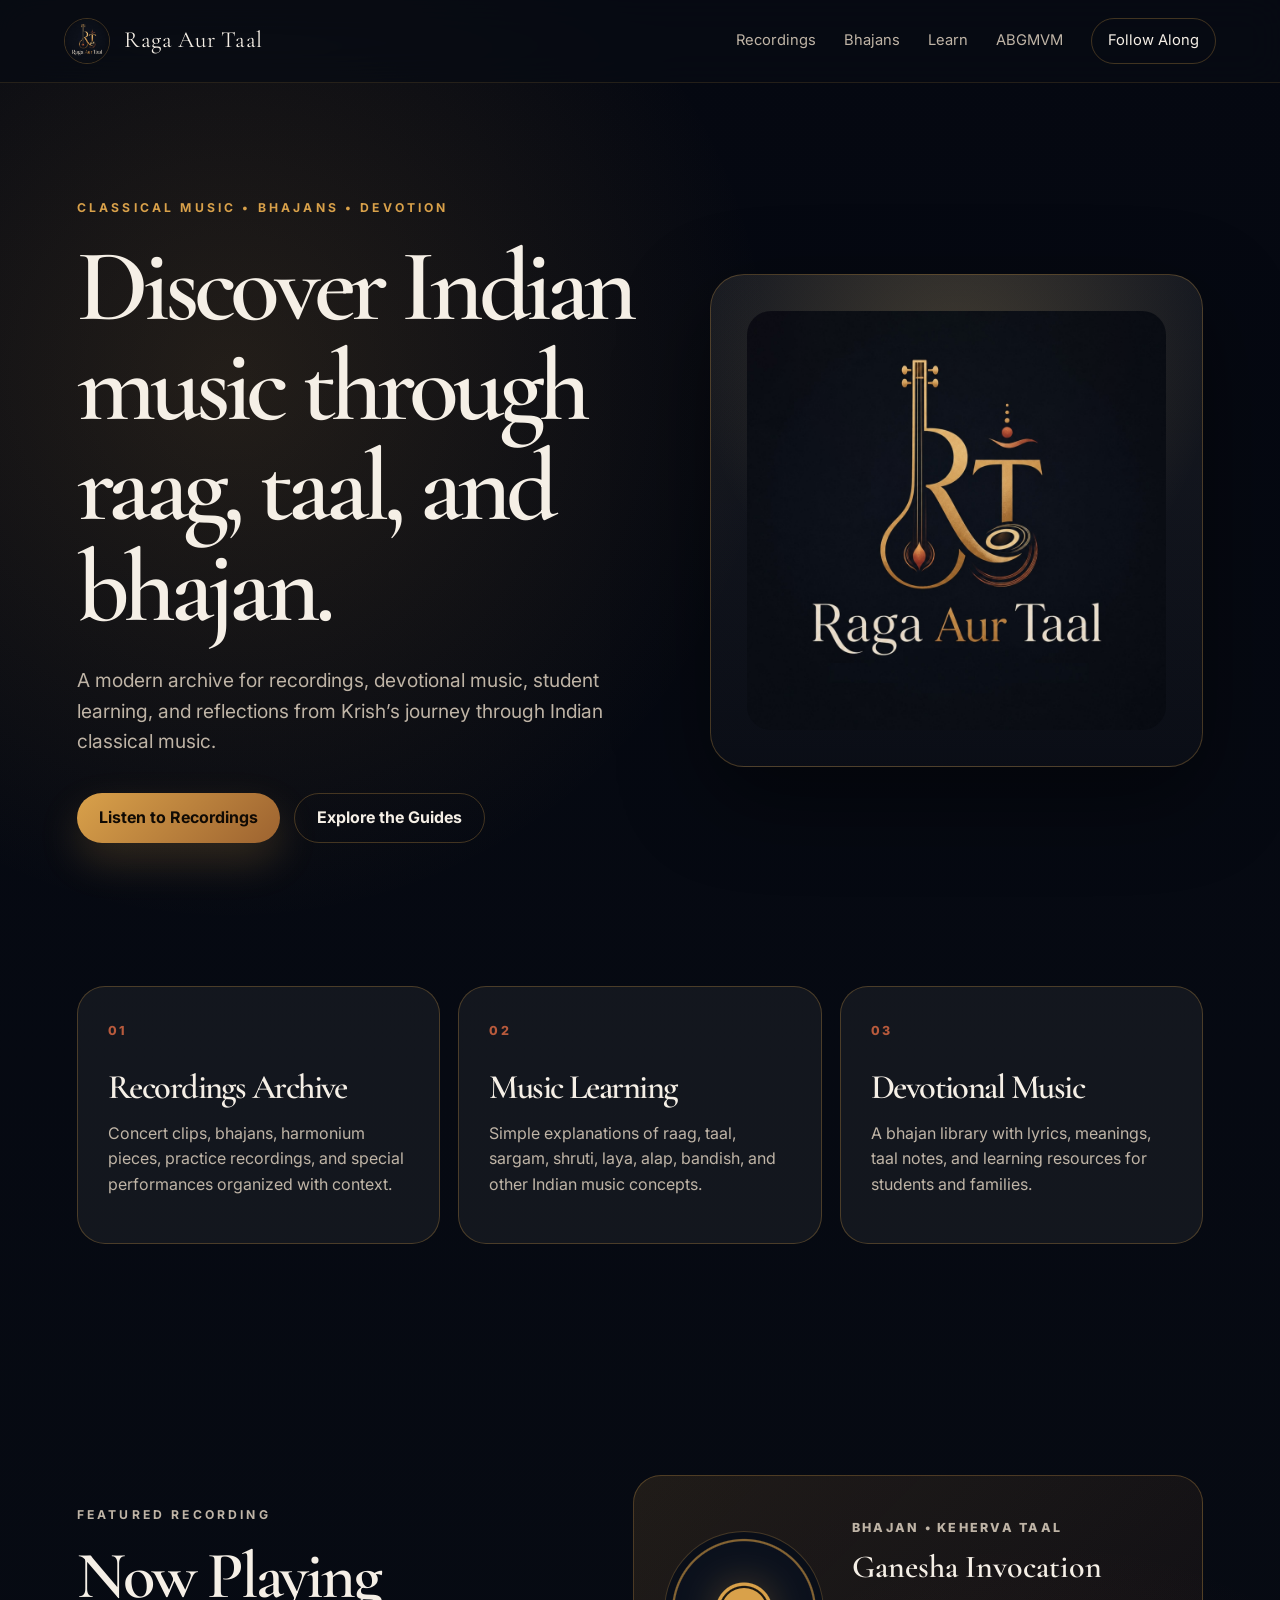
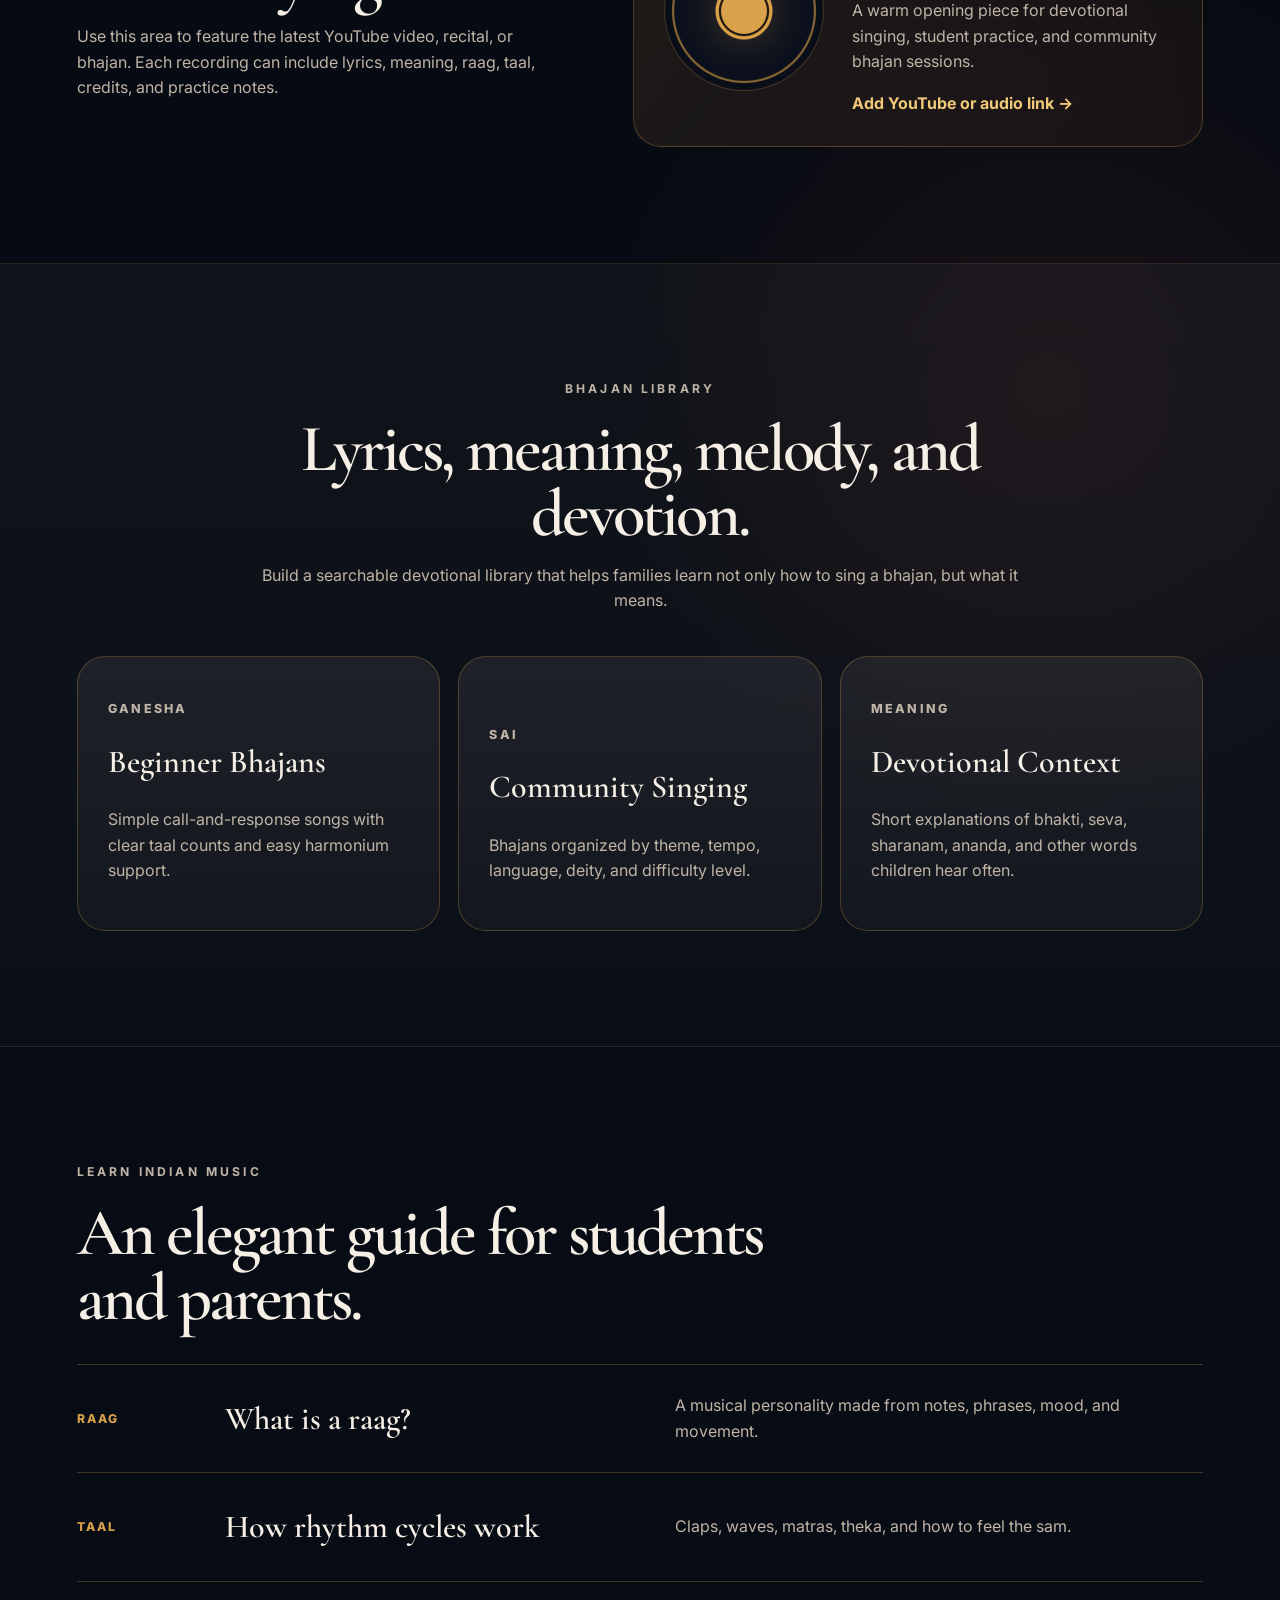
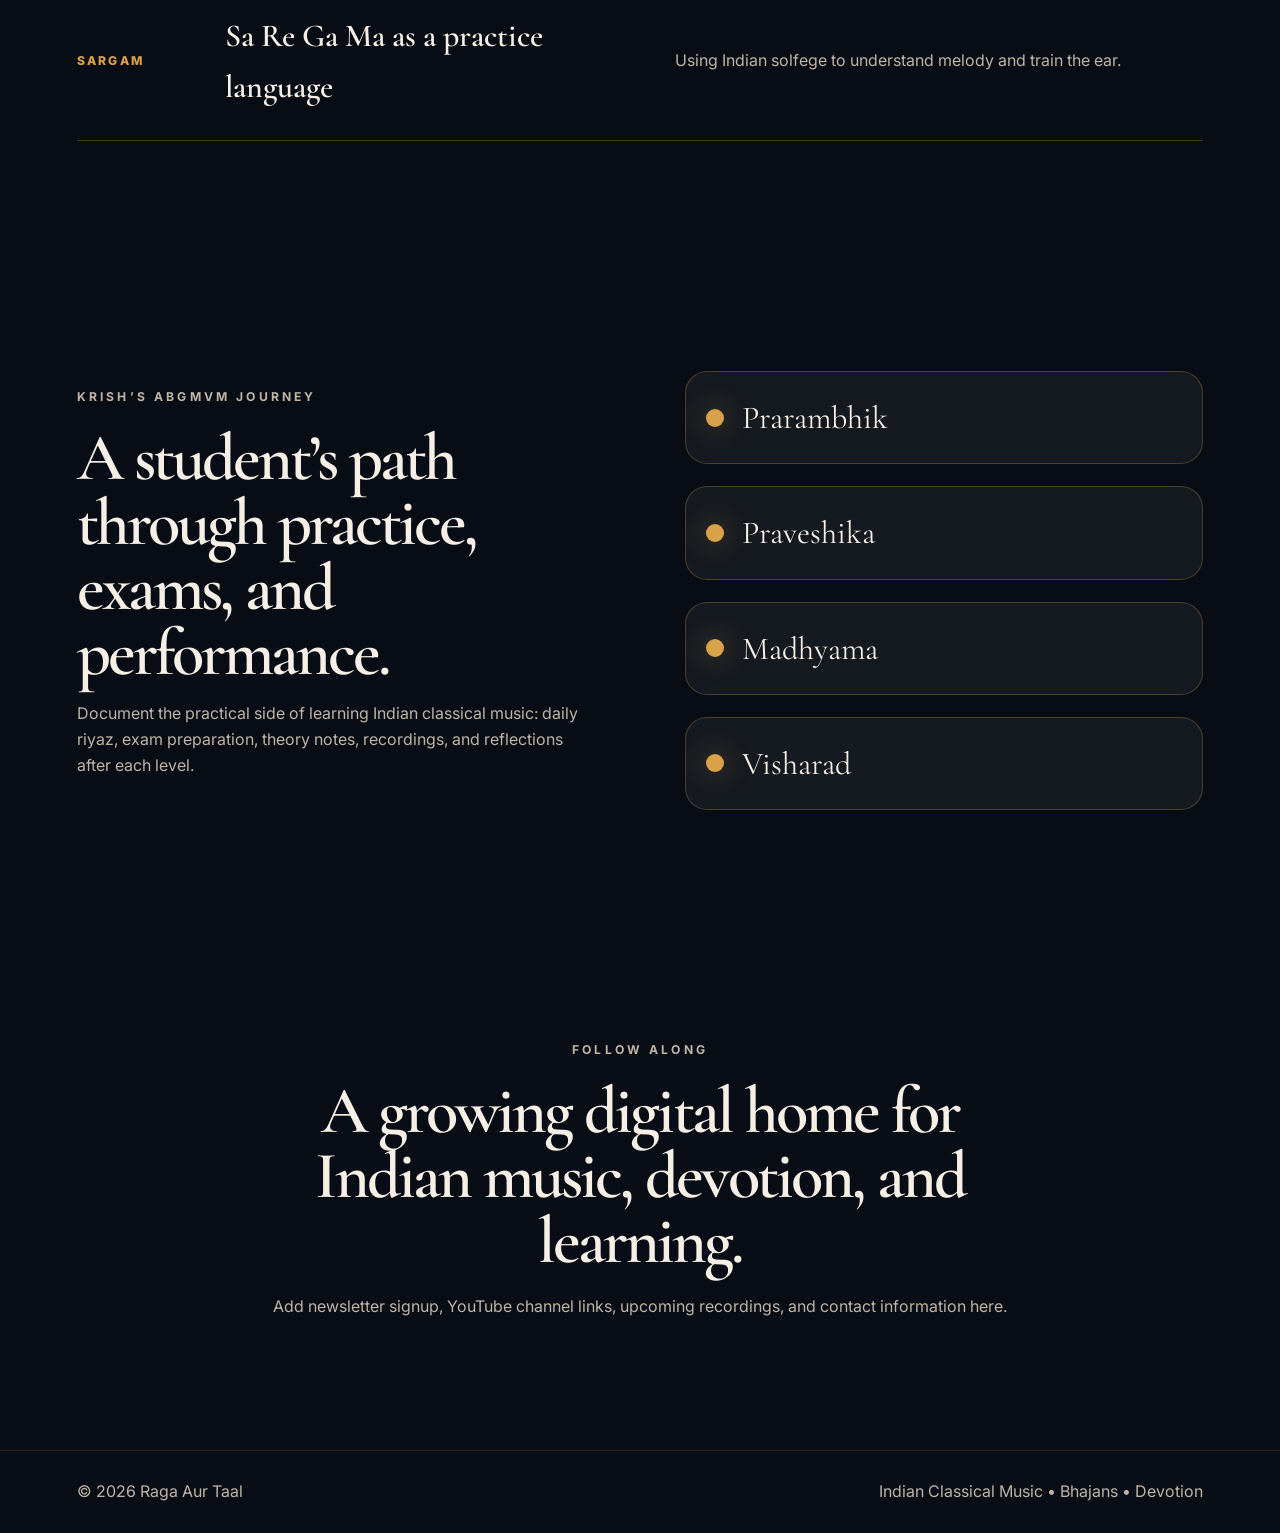
==== index.html @ 36e57d0d "Add files via upload" ====
<!doctype html>
<html lang="en">
<head>
  <meta charset="utf-8" />
  <meta name="viewport" content="width=device-width, initial-scale=1" />
  <title>Raga Aur Taal | Indian Classical Music & Bhajans</title>
  <meta name="description" content="A growing archive of Indian classical music, bhajans, raag and taal guides, recordings, and a student's ABGMVM journey." />
  <link rel="preconnect" href="https://fonts.googleapis.com">
  <link rel="preconnect" href="https://fonts.gstatic.com" crossorigin>
  <link href="https://fonts.googleapis.com/css2?family=Cormorant+Garamond:wght@500;600;700&family=Inter:wght@400;500;600;700&display=swap" rel="stylesheet">
  <link rel="stylesheet" href="styles.css" />
</head>
<body>
  <div class="site-shell">
    <header class="site-header">
      <a class="brand" href="#top" aria-label="Raga Aur Taal home">
        <img src="assets/logo.jpeg" alt="Raga Aur Taal logo" />
        <span>Raga Aur Taal</span>
      </a>
      <nav class="nav" aria-label="Main navigation">
        <a href="#recordings">Recordings</a>
        <a href="#bhajans">Bhajans</a>
        <a href="#learn">Learn</a>
        <a href="#journey">ABGMVM</a>
        <a class="nav-cta" href="#contact">Follow Along</a>
      </nav>
    </header>

    <main id="top">
      <section class="hero section-pad">
        <div class="hero-copy reveal">
          <p class="eyebrow">Classical Music • Bhajans • Devotion</p>
          <h1>Discover Indian music through raag, taal, and bhajan.</h1>
          <p class="hero-text">A modern archive for recordings, devotional music, student learning, and reflections from Krish’s journey through Indian classical music.</p>
          <div class="hero-actions">
            <a class="button primary" href="#recordings">Listen to Recordings</a>
            <a class="button secondary" href="#learn">Explore the Guides</a>
          </div>
        </div>
        <div class="hero-art reveal delay-1" aria-hidden="true">
          <div class="logo-card">
            <img src="assets/logo.jpeg" alt="" />
          </div>
        </div>
      </section>

      <section class="intro-grid section-pad tight">
        <article class="feature-card reveal">
          <span class="card-number">01</span>
          <h2>Recordings Archive</h2>
          <p>Concert clips, bhajans, harmonium pieces, practice recordings, and special performances organized with context.</p>
        </article>
        <article class="feature-card reveal delay-1">
          <span class="card-number">02</span>
          <h2>Music Learning</h2>
          <p>Simple explanations of raag, taal, sargam, shruti, laya, alap, bandish, and other Indian music concepts.</p>
        </article>
        <article class="feature-card reveal delay-2">
          <span class="card-number">03</span>
          <h2>Devotional Music</h2>
          <p>A bhajan library with lyrics, meanings, taal notes, and learning resources for students and families.</p>
        </article>
      </section>

      <section id="recordings" class="section-pad split-section">
        <div class="section-heading reveal">
          <p class="eyebrow">Featured Recording</p>
          <h2>Now Playing</h2>
          <p>Use this area to feature the latest YouTube video, recital, or bhajan. Each recording can include lyrics, meaning, raag, taal, credits, and practice notes.</p>
        </div>
        <div class="now-playing reveal delay-1">
          <div class="play-disc">
            <span></span>
          </div>
          <div>
            <p class="tag">Bhajan • Keherva Taal</p>
            <h3>Ganesha Invocation</h3>
            <p>A warm opening piece for devotional singing, student practice, and community bhajan sessions.</p>
            <a href="#" class="text-link">Add YouTube or audio link →</a>
          </div>
        </div>
      </section>

      <section id="bhajans" class="section-pad dark-panel">
        <div class="section-heading centered reveal">
          <p class="eyebrow">Bhajan Library</p>
          <h2>Lyrics, meaning, melody, and devotion.</h2>
          <p>Build a searchable devotional library that helps families learn not only how to sing a bhajan, but what it means.</p>
        </div>
        <div class="library-grid">
          <article class="library-card reveal">
            <p class="tag">Ganesha</p>
            <h3>Beginner Bhajans</h3>
            <p>Simple call-and-response songs with clear taal counts and easy harmonium support.</p>
          </article>
          <article class="library-card reveal delay-1">
            <p class="tag">Sai</p>
            <h3>Community Singing</h3>
            <p>Bhajans organized by theme, tempo, language, deity, and difficulty level.</p>
          </article>
          <article class="library-card reveal delay-2">
            <p class="tag">Meaning</p>
            <h3>Devotional Context</h3>
            <p>Short explanations of bhakti, seva, sharanam, ananda, and other words children hear often.</p>
          </article>
        </div>
      </section>

      <section id="learn" class="section-pad">
        <div class="section-heading reveal">
          <p class="eyebrow">Learn Indian Music</p>
          <h2>An elegant guide for students and parents.</h2>
        </div>
        <div class="lesson-list">
          <a class="lesson-item reveal" href="#">
            <span>Raag</span>
            <strong>What is a raag?</strong>
            <em>A musical personality made from notes, phrases, mood, and movement.</em>
          </a>
          <a class="lesson-item reveal delay-1" href="#">
            <span>Taal</span>
            <strong>How rhythm cycles work</strong>
            <em>Claps, waves, matras, theka, and how to feel the sam.</em>
          </a>
          <a class="lesson-item reveal delay-2" href="#">
            <span>Sargam</span>
            <strong>Sa Re Ga Ma as a practice language</strong>
            <em>Using Indian solfege to understand melody and train the ear.</em>
          </a>
        </div>
      </section>

      <section id="journey" class="section-pad journey-section">
        <div class="section-heading reveal">
          <p class="eyebrow">Krish’s ABGMVM Journey</p>
          <h2>A student’s path through practice, exams, and performance.</h2>
          <p>Document the practical side of learning Indian classical music: daily riyaz, exam preparation, theory notes, recordings, and reflections after each level.</p>
        </div>
        <div class="timeline reveal delay-1">
          <div><span></span><p>Prarambhik</p></div>
          <div><span></span><p>Praveshika</p></div>
          <div><span></span><p>Madhyama</p></div>
          <div><span></span><p>Visharad</p></div>
        </div>
      </section>

      <section id="contact" class="section-pad closing">
        <p class="eyebrow reveal">Follow Along</p>
        <h2 class="reveal delay-1">A growing digital home for Indian music, devotion, and learning.</h2>
        <p class="reveal delay-2">Add newsletter signup, YouTube channel links, upcoming recordings, and contact information here.</p>
      </section>
    </main>

    <footer class="site-footer">
      <p>© <span id="year"></span> Raga Aur Taal</p>
      <p>Indian Classical Music • Bhajans • Devotion</p>
    </footer>
  </div>
  <script src="script.js"></script>
</body>
</html>
---- styles.css ----
:root {
  --bg: #070b13;
  --bg-soft: #0c1322;
  --panel: rgba(255, 248, 236, 0.055);
  --panel-strong: rgba(255, 248, 236, 0.09);
  --gold: #d9a14a;
  --gold-soft: #f0c878;
  --copper: #b85a3c;
  --ivory: #f5efe6;
  --muted: #bfb4a6;
  --line: rgba(217, 161, 74, 0.28);
  --shadow: 0 30px 90px rgba(0, 0, 0, 0.45);
  --serif: "Cormorant Garamond", Georgia, serif;
  --sans: "Inter", system-ui, -apple-system, BlinkMacSystemFont, "Segoe UI", sans-serif;
}

* { box-sizing: border-box; }
html { scroll-behavior: smooth; }
body {
  margin: 0;
  color: var(--ivory);
  background:
    radial-gradient(circle at 18% 8%, rgba(217,161,74,0.14), transparent 34rem),
    radial-gradient(circle at 82% 42%, rgba(184,90,60,0.10), transparent 28rem),
    linear-gradient(180deg, #050811 0%, var(--bg) 45%, #090d16 100%);
  font-family: var(--sans);
  line-height: 1.6;
}

a { color: inherit; text-decoration: none; }
img { max-width: 100%; display: block; }

.site-shell { overflow: hidden; }
.site-header {
  position: sticky;
  top: 0;
  z-index: 10;
  display: flex;
  align-items: center;
  justify-content: space-between;
  padding: 18px clamp(20px, 5vw, 72px);
  backdrop-filter: blur(18px);
  background: rgba(7, 11, 19, 0.74);
  border-bottom: 1px solid rgba(217, 161, 74, 0.14);
}
.brand { display: flex; align-items: center; gap: 14px; font-family: var(--serif); font-size: 1.45rem; letter-spacing: 0.03em; }
.brand img { width: 46px; height: 46px; object-fit: cover; border-radius: 50%; border: 1px solid var(--line); }
.nav { display: flex; align-items: center; gap: 28px; color: var(--muted); font-size: 0.92rem; }
.nav a { transition: color 180ms ease; }
.nav a:hover { color: var(--gold-soft); }
.nav-cta { color: var(--ivory) !important; border: 1px solid var(--line); padding: 10px 16px; border-radius: 999px; }

.section-pad { padding: clamp(72px, 9vw, 132px) clamp(22px, 6vw, 96px); }
.section-pad.tight { padding-top: 28px; }
.hero { min-height: 88vh; display: grid; grid-template-columns: 1.06fr 0.94fr; align-items: center; gap: clamp(36px, 6vw, 96px); }
.eyebrow { color: var(--gold); text-transform: uppercase; letter-spacing: 0.26em; font-size: 0.76rem; font-weight: 700; margin: 0 0 18px; }
h1, h2, h3 { font-family: var(--serif); line-height: 0.98; margin: 0; font-weight: 600; }
h1 { font-size: clamp(4rem, 8vw, 8.4rem); letter-spacing: -0.055em; max-width: 920px; }
h2 { font-size: clamp(2.7rem, 5.2vw, 5.8rem); letter-spacing: -0.045em; }
h3 { font-size: clamp(1.75rem, 2.5vw, 2.7rem); }
.hero-text { max-width: 620px; color: var(--muted); font-size: clamp(1.05rem, 1.5vw, 1.28rem); margin: 28px 0 0; }
.hero-actions { display: flex; flex-wrap: wrap; gap: 14px; margin-top: 36px; }
.button { display: inline-flex; align-items: center; justify-content: center; min-height: 50px; padding: 0 22px; border-radius: 999px; font-weight: 700; }
.button.primary { background: linear-gradient(135deg, var(--gold), #9d6330); color: #100a04; box-shadow: 0 18px 40px rgba(217, 161, 74, 0.2); }
.button.secondary { border: 1px solid var(--line); color: var(--ivory); }
.logo-card { position: relative; padding: clamp(18px, 3vw, 36px); border: 1px solid var(--line); border-radius: 34px; background: linear-gradient(180deg, rgba(245,239,230,0.08), rgba(245,239,230,0.025)); box-shadow: var(--shadow); }
.logo-card:before { content: ""; position: absolute; inset: -1px; border-radius: inherit; background: radial-gradient(circle at 50% 20%, rgba(240,200,120,0.20), transparent 55%); pointer-events: none; }
.logo-card img { border-radius: 24px; opacity: 0.96; }

.intro-grid { display: grid; grid-template-columns: repeat(3, 1fr); gap: 18px; }
.feature-card, .library-card, .now-playing { border: 1px solid var(--line); background: var(--panel); border-radius: 28px; padding: 30px; }
.card-number, .tag { color: var(--copper); font-size: 0.78rem; text-transform: uppercase; letter-spacing: 0.18em; font-weight: 800; }
.feature-card h2 { font-size: 2.15rem; margin-top: 28px; }
.feature-card p, .library-card p, .section-heading p, .now-playing p, .closing p { color: var(--muted); }

.split-section { display: grid; grid-template-columns: 0.9fr 1.1fr; gap: clamp(32px, 7vw, 90px); align-items: center; }
.section-heading { max-width: 780px; }
.section-heading.centered { text-align: center; margin: 0 auto 42px; }
.now-playing { display: grid; grid-template-columns: 160px 1fr; gap: 28px; align-items: center; background: linear-gradient(135deg, rgba(217,161,74,0.12), rgba(184,90,60,0.06)); }
.play-disc { width: 160px; aspect-ratio: 1; border-radius: 50%; border: 1px solid var(--line); background: radial-gradient(circle, #04060a 0 22%, var(--gold) 23% 25%, #0b111d 26% 62%, rgba(217,161,74,0.55) 63% 64%, #090e18 65%); display: grid; place-items: center; }
.play-disc span { width: 46px; height: 46px; border-radius: 50%; background: var(--gold); box-shadow: 0 0 44px rgba(217,161,74,0.45); }
.text-link { color: var(--gold-soft); font-weight: 700; }

.dark-panel { background: linear-gradient(180deg, rgba(255,248,236,0.035), rgba(255,248,236,0.015)); border-top: 1px solid rgba(217,161,74,0.12); border-bottom: 1px solid rgba(217,161,74,0.12); }
.library-grid { display: grid; grid-template-columns: repeat(3, 1fr); gap: 18px; }
.library-card { min-height: 260px; display: flex; flex-direction: column; justify-content: flex-end; background: linear-gradient(180deg, rgba(245,239,230,0.075), rgba(245,239,230,0.03)); }
.library-card h3 { margin: 14px 0; }

.lesson-list { margin-top: 34px; border-top: 1px solid var(--line); }
.lesson-item { display: grid; grid-template-columns: 120px 0.8fr 1fr; gap: 28px; align-items: center; padding: 28px 0; border-bottom: 1px solid var(--line); }
.lesson-item span { color: var(--gold); text-transform: uppercase; letter-spacing: 0.18em; font-size: 0.76rem; font-weight: 800; }
.lesson-item strong { font-family: var(--serif); font-size: 2rem; font-weight: 600; }
.lesson-item em { color: var(--muted); font-style: normal; }

.journey-section { display: grid; grid-template-columns: 1fr 1fr; gap: clamp(34px, 7vw, 94px); align-items: center; }
.timeline { display: grid; gap: 22px; }
.timeline div { display: flex; align-items: center; gap: 18px; padding: 20px; border: 1px solid var(--line); border-radius: 22px; background: var(--panel); }
.timeline span { width: 18px; height: 18px; border-radius: 50%; background: var(--gold); box-shadow: 0 0 28px rgba(217,161,74,0.45); }
.timeline p { margin: 0; font-family: var(--serif); font-size: 2rem; }

.closing { text-align: center; max-width: 940px; margin: 0 auto; }
.closing h2 { margin-bottom: 20px; }
.site-footer { display: flex; justify-content: space-between; gap: 24px; padding: 28px clamp(22px, 6vw, 96px); border-top: 1px solid rgba(217,161,74,0.14); color: var(--muted); }
.site-footer p { margin: 0; }

.reveal { opacity: 0; transform: translateY(18px); transition: opacity 700ms ease, transform 700ms ease; }
.reveal.visible { opacity: 1; transform: translateY(0); }
.delay-1 { transition-delay: 120ms; }
.delay-2 { transition-delay: 220ms; }

@media (max-width: 980px) {
  .nav { display: none; }
  .hero, .split-section, .journey-section { grid-template-columns: 1fr; }
  .hero { min-height: auto; padding-top: 80px; }
  .intro-grid, .library-grid { grid-template-columns: 1fr; }
  .lesson-item { grid-template-columns: 1fr; gap: 10px; }
  .now-playing { grid-template-columns: 1fr; }
}

@media (max-width: 560px) {
  h1 { font-size: 3.35rem; }
  .brand span { display: none; }
  .now-playing, .feature-card, .library-card { padding: 24px; border-radius: 22px; }
  .play-disc { width: 126px; }
  .site-footer { flex-direction: column; }
}
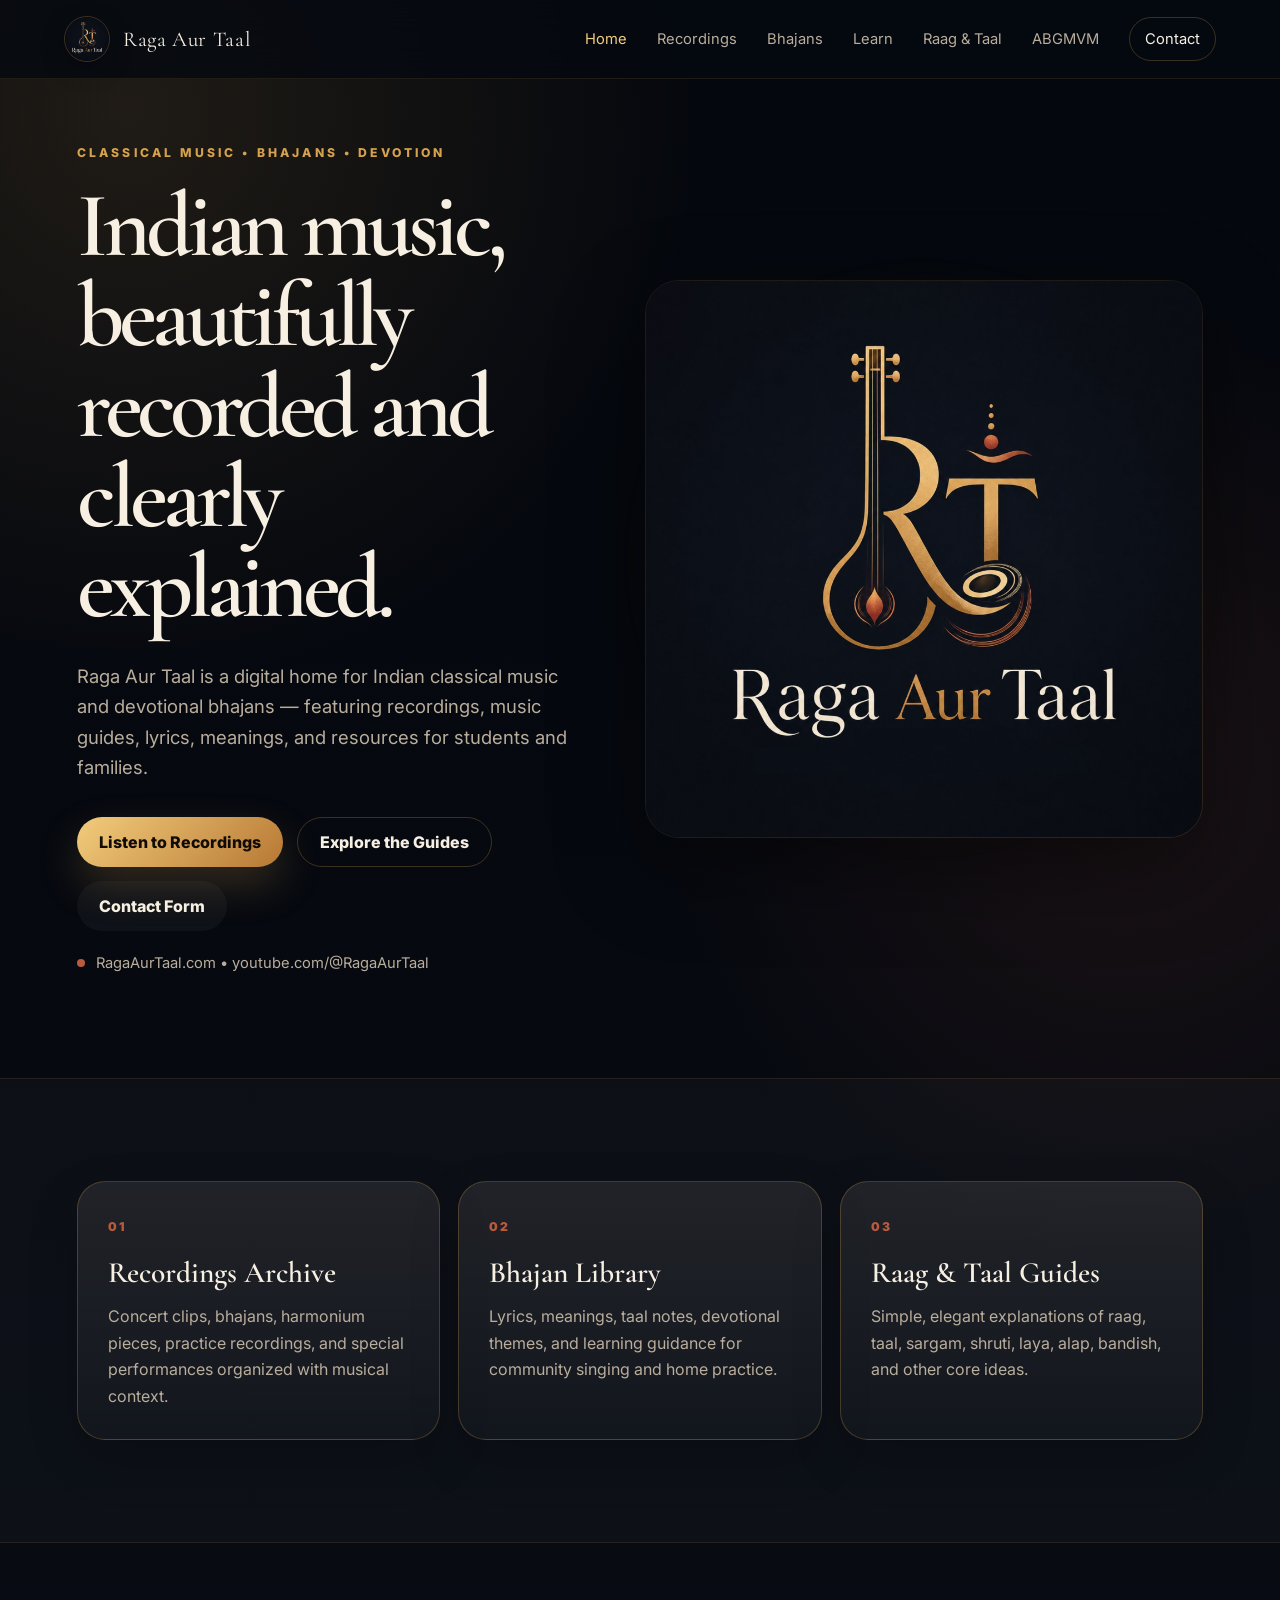
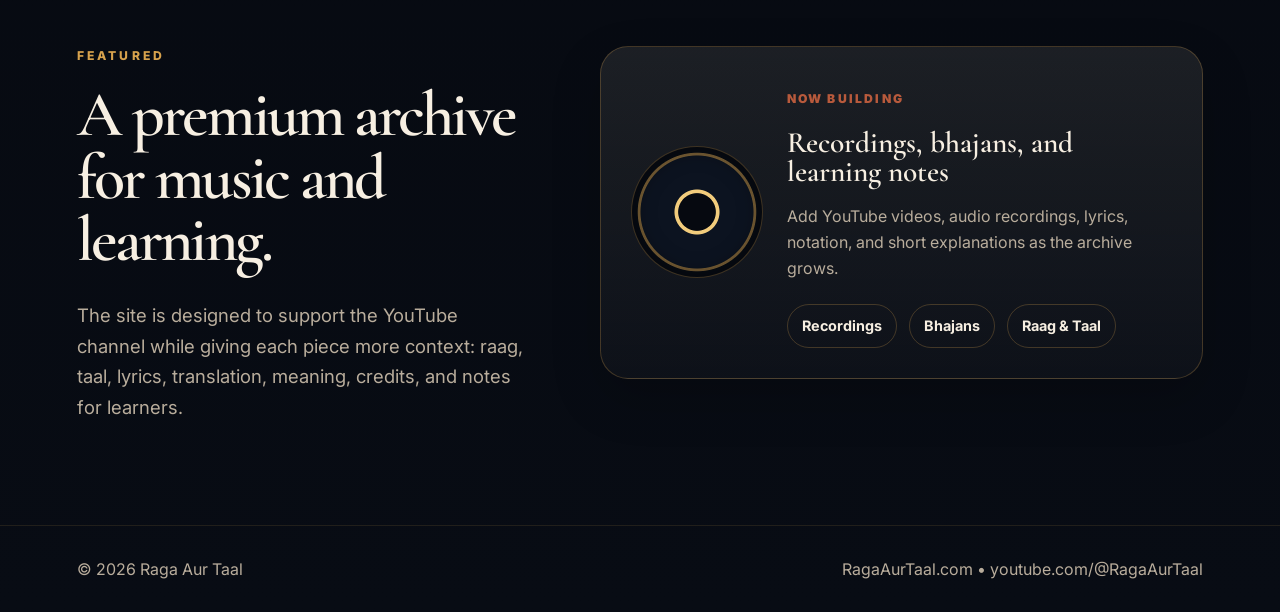
==== commit 08230c91: "Add files via upload" ====
--- a/index.html
+++ b/index.html
@@ -4,158 +4,66 @@
   <meta charset="utf-8" />
   <meta name="viewport" content="width=device-width, initial-scale=1" />
   <title>Raga Aur Taal | Indian Classical Music & Bhajans</title>
-  <meta name="description" content="A growing archive of Indian classical music, bhajans, raag and taal guides, recordings, and a student's ABGMVM journey." />
+  <meta name="description" content="A modern archive for Indian classical music, devotional bhajans, recordings, raag and taal guides, and ABGMVM exam resources." />
+  <link rel="icon" href="favicon.ico" sizes="any">
+  <link rel="icon" type="image/png" href="assets/favicon.png">
   <link rel="preconnect" href="https://fonts.googleapis.com">
   <link rel="preconnect" href="https://fonts.gstatic.com" crossorigin>
-  <link href="https://fonts.googleapis.com/css2?family=Cormorant+Garamond:wght@500;600;700&family=Inter:wght@400;500;600;700&display=swap" rel="stylesheet">
+  <link href="https://fonts.googleapis.com/css2?family=Cormorant+Garamond:wght@500;600;700&family=Inter:wght@400;500;600;700;800&display=swap" rel="stylesheet">
   <link rel="stylesheet" href="styles.css" />
 </head>
 <body>
-  <div class="site-shell">
-    <header class="site-header">
-      <a class="brand" href="#top" aria-label="Raga Aur Taal home">
-        <img src="assets/logo.jpeg" alt="Raga Aur Taal logo" />
-        <span>Raga Aur Taal</span>
-      </a>
-      <nav class="nav" aria-label="Main navigation">
-        <a href="#recordings">Recordings</a>
-        <a href="#bhajans">Bhajans</a>
-        <a href="#learn">Learn</a>
-        <a href="#journey">ABGMVM</a>
-        <a class="nav-cta" href="#contact">Follow Along</a>
-      </nav>
-    </header>
+  <header class="site-header">
+    <a class="brand" href="index.html" aria-label="Raga Aur Taal home">
+      <img src="assets/icon.png" alt="Raga Aur Taal icon" />
+      <span>Raga Aur Taal</span>
+    </a>
+    <button class="mobile-toggle" aria-expanded="false" aria-label="Open menu">Menu</button>
+    <nav class="nav" aria-label="Main navigation">
+        <a class="active" href="index.html">Home</a>
+        <a class="" href="recordings.html">Recordings</a>
+        <a class="" href="bhajans.html">Bhajans</a>
+        <a class="" href="learn.html">Learn</a>
+        <a class="" href="raag-taal.html">Raag & Taal</a>
+        <a class="" href="abgmvm.html">ABGMVM</a>
+        <a class="nav-cta" href="contact.html">Contact</a>
+    </nav>
+  </header>
+  <main>
+    <section class="section hero">
+      <div class="reveal">
+        <p class="eyebrow">Classical Music • Bhajans • Devotion</p>
+        <h1>Indian music, beautifully recorded and clearly explained.</h1>
+        <p class="lede">Raga Aur Taal is a digital home for Indian classical music and devotional bhajans — featuring recordings, music guides, lyrics, meanings, and resources for students and families.</p>
+        <div class="hero-actions">
+          <a class="button primary" href="recordings.html">Listen to Recordings</a>
+          <a class="button secondary" href="learn.html">Explore the Guides</a>
+          <a class="button ghost" href="https://forms.gle/VvjnWsrUGJwZeJvT8" target="_blank" rel="noopener">Contact Form</a>
+        </div>
+        <div class="hero-note"><span></span> RagaAurTaal.com • youtube.com/@RagaAurTaal</div>
+      </div>
+      <div class="hero-image reveal delay-1">
+        <img src="assets/hero-logo.jpeg" alt="Raga Aur Taal logo" />
+      </div>
+    </section>
 
-    <main id="top">
-      <section class="hero section-pad">
-        <div class="hero-copy reveal">
-          <p class="eyebrow">Classical Music • Bhajans • Devotion</p>
-          <h1>Discover Indian music through raag, taal, and bhajan.</h1>
-          <p class="hero-text">A modern archive for recordings, devotional music, student learning, and reflections from Krish’s journey through Indian classical music.</p>
-          <div class="hero-actions">
-            <a class="button primary" href="#recordings">Listen to Recordings</a>
-            <a class="button secondary" href="#learn">Explore the Guides</a>
-          </div>
-        </div>
-        <div class="hero-art reveal delay-1" aria-hidden="true">
-          <div class="logo-card">
-            <img src="assets/logo.jpeg" alt="" />
-          </div>
-        </div>
-      </section>
+    <section class="section feature-band">
+      <div class="grid-3">
+        <article class="card reveal"><span class="num">01</span><h3>Recordings Archive</h3><p>Concert clips, bhajans, harmonium pieces, practice recordings, and special performances organized with musical context.</p></article>
+        <article class="card reveal delay-1"><span class="num">02</span><h3>Bhajan Library</h3><p>Lyrics, meanings, taal notes, devotional themes, and learning guidance for community singing and home practice.</p></article>
+        <article class="card reveal delay-2"><span class="num">03</span><h3>Raag & Taal Guides</h3><p>Simple, elegant explanations of raag, taal, sargam, shruti, laya, alap, bandish, and other core ideas.</p></article>
+      </div>
+    </section>
 
-      <section class="intro-grid section-pad tight">
-        <article class="feature-card reveal">
-          <span class="card-number">01</span>
-          <h2>Recordings Archive</h2>
-          <p>Concert clips, bhajans, harmonium pieces, practice recordings, and special performances organized with context.</p>
-        </article>
-        <article class="feature-card reveal delay-1">
-          <span class="card-number">02</span>
-          <h2>Music Learning</h2>
-          <p>Simple explanations of raag, taal, sargam, shruti, laya, alap, bandish, and other Indian music concepts.</p>
-        </article>
-        <article class="feature-card reveal delay-2">
-          <span class="card-number">03</span>
-          <h2>Devotional Music</h2>
-          <p>A bhajan library with lyrics, meanings, taal notes, and learning resources for students and families.</p>
-        </article>
-      </section>
-
-      <section id="recordings" class="section-pad split-section">
-        <div class="section-heading reveal">
-          <p class="eyebrow">Featured Recording</p>
-          <h2>Now Playing</h2>
-          <p>Use this area to feature the latest YouTube video, recital, or bhajan. Each recording can include lyrics, meaning, raag, taal, credits, and practice notes.</p>
-        </div>
-        <div class="now-playing reveal delay-1">
-          <div class="play-disc">
-            <span></span>
-          </div>
-          <div>
-            <p class="tag">Bhajan • Keherva Taal</p>
-            <h3>Ganesha Invocation</h3>
-            <p>A warm opening piece for devotional singing, student practice, and community bhajan sessions.</p>
-            <a href="#" class="text-link">Add YouTube or audio link →</a>
-          </div>
-        </div>
-      </section>
-
-      <section id="bhajans" class="section-pad dark-panel">
-        <div class="section-heading centered reveal">
-          <p class="eyebrow">Bhajan Library</p>
-          <h2>Lyrics, meaning, melody, and devotion.</h2>
-          <p>Build a searchable devotional library that helps families learn not only how to sing a bhajan, but what it means.</p>
-        </div>
-        <div class="library-grid">
-          <article class="library-card reveal">
-            <p class="tag">Ganesha</p>
-            <h3>Beginner Bhajans</h3>
-            <p>Simple call-and-response songs with clear taal counts and easy harmonium support.</p>
-          </article>
-          <article class="library-card reveal delay-1">
-            <p class="tag">Sai</p>
-            <h3>Community Singing</h3>
-            <p>Bhajans organized by theme, tempo, language, deity, and difficulty level.</p>
-          </article>
-          <article class="library-card reveal delay-2">
-            <p class="tag">Meaning</p>
-            <h3>Devotional Context</h3>
-            <p>Short explanations of bhakti, seva, sharanam, ananda, and other words children hear often.</p>
-          </article>
-        </div>
-      </section>
-
-      <section id="learn" class="section-pad">
-        <div class="section-heading reveal">
-          <p class="eyebrow">Learn Indian Music</p>
-          <h2>An elegant guide for students and parents.</h2>
-        </div>
-        <div class="lesson-list">
-          <a class="lesson-item reveal" href="#">
-            <span>Raag</span>
-            <strong>What is a raag?</strong>
-            <em>A musical personality made from notes, phrases, mood, and movement.</em>
-          </a>
-          <a class="lesson-item reveal delay-1" href="#">
-            <span>Taal</span>
-            <strong>How rhythm cycles work</strong>
-            <em>Claps, waves, matras, theka, and how to feel the sam.</em>
-          </a>
-          <a class="lesson-item reveal delay-2" href="#">
-            <span>Sargam</span>
-            <strong>Sa Re Ga Ma as a practice language</strong>
-            <em>Using Indian solfege to understand melody and train the ear.</em>
-          </a>
-        </div>
-      </section>
-
-      <section id="journey" class="section-pad journey-section">
-        <div class="section-heading reveal">
-          <p class="eyebrow">Krish’s ABGMVM Journey</p>
-          <h2>A student’s path through practice, exams, and performance.</h2>
-          <p>Document the practical side of learning Indian classical music: daily riyaz, exam preparation, theory notes, recordings, and reflections after each level.</p>
-        </div>
-        <div class="timeline reveal delay-1">
-          <div><span></span><p>Prarambhik</p></div>
-          <div><span></span><p>Praveshika</p></div>
-          <div><span></span><p>Madhyama</p></div>
-          <div><span></span><p>Visharad</p></div>
-        </div>
-      </section>
-
-      <section id="contact" class="section-pad closing">
-        <p class="eyebrow reveal">Follow Along</p>
-        <h2 class="reveal delay-1">A growing digital home for Indian music, devotion, and learning.</h2>
-        <p class="reveal delay-2">Add newsletter signup, YouTube channel links, upcoming recordings, and contact information here.</p>
-      </section>
-    </main>
-
-    <footer class="site-footer">
-      <p>© <span id="year"></span> Raga Aur Taal</p>
-      <p>Indian Classical Music • Bhajans • Devotion</p>
-    </footer>
-  </div>
+    <section class="section split">
+      <div class="reveal"><p class="eyebrow">Featured</p><h2>A premium archive for music and learning.</h2><p class="lede">The site is designed to support the YouTube channel while giving each piece more context: raag, taal, lyrics, translation, meaning, credits, and notes for learners.</p></div>
+      <article class="card music-card reveal delay-1"><div class="disc" aria-hidden="true"></div><div><p class="tag">Now building</p><h3>Recordings, bhajans, and learning notes</h3><p>Add YouTube videos, audio recordings, lyrics, notation, and short explanations as the archive grows.</p><div class="kicker-links"><a href="recordings.html">Recordings</a><a href="bhajans.html">Bhajans</a><a href="raag-taal.html">Raag & Taal</a></div></div></article>
+    </section>
+  </main>
+  <footer class="site-footer">
+    <p>© <span id="year"></span> Raga Aur Taal</p>
+    <p>RagaAurTaal.com • youtube.com/@RagaAurTaal</p>
+  </footer>
   <script src="script.js"></script>
 </body>
 </html>
--- a/styles.css
+++ b/styles.css
@@ -1,15 +1,16 @@
 :root {
-  --bg: #070b13;
-  --bg-soft: #0c1322;
+  --bg: #060910;
+  --bg-2: #0a101b;
   --panel: rgba(255, 248, 236, 0.055);
-  --panel-strong: rgba(255, 248, 236, 0.09);
-  --gold: #d9a14a;
-  --gold-soft: #f0c878;
+  --panel-2: rgba(255, 248, 236, 0.085);
+  --gold: #d7a24d;
+  --gold-2: #f2cc7c;
   --copper: #b85a3c;
-  --ivory: #f5efe6;
-  --muted: #bfb4a6;
-  --line: rgba(217, 161, 74, 0.28);
-  --shadow: 0 30px 90px rgba(0, 0, 0, 0.45);
+  --ivory: #f7efe2;
+  --muted: #b9ad9c;
+  --line: rgba(215, 162, 77, 0.26);
+  --line-soft: rgba(215, 162, 77, 0.12);
+  --shadow: 0 30px 90px rgba(0, 0, 0, 0.48);
   --serif: "Cormorant Garamond", Georgia, serif;
   --sans: "Inter", system-ui, -apple-system, BlinkMacSystemFont, "Segoe UI", sans-serif;
 }
@@ -18,109 +19,296 @@
 html { scroll-behavior: smooth; }
 body {
   margin: 0;
+  min-height: 100vh;
   color: var(--ivory);
   background:
-    radial-gradient(circle at 18% 8%, rgba(217,161,74,0.14), transparent 34rem),
-    radial-gradient(circle at 82% 42%, rgba(184,90,60,0.10), transparent 28rem),
-    linear-gradient(180deg, #050811 0%, var(--bg) 45%, #090d16 100%);
+    radial-gradient(circle at 10% 5%, rgba(215, 162, 77, 0.13), transparent 36rem),
+    radial-gradient(circle at 88% 35%, rgba(184, 90, 60, 0.12), transparent 30rem),
+    linear-gradient(180deg, #04070d 0%, var(--bg) 46%, #080c14 100%);
   font-family: var(--sans);
-  line-height: 1.6;
-}
-
+  line-height: 1.65;
+}
 a { color: inherit; text-decoration: none; }
 img { max-width: 100%; display: block; }
 
-.site-shell { overflow: hidden; }
 .site-header {
   position: sticky;
   top: 0;
-  z-index: 10;
+  z-index: 20;
   display: flex;
   align-items: center;
   justify-content: space-between;
-  padding: 18px clamp(20px, 5vw, 72px);
+  gap: 24px;
+  padding: 16px clamp(20px, 5vw, 72px);
+  background: rgba(6, 9, 16, 0.82);
+  border-bottom: 1px solid var(--line-soft);
   backdrop-filter: blur(18px);
-  background: rgba(7, 11, 19, 0.74);
-  border-bottom: 1px solid rgba(217, 161, 74, 0.14);
-}
-.brand { display: flex; align-items: center; gap: 14px; font-family: var(--serif); font-size: 1.45rem; letter-spacing: 0.03em; }
-.brand img { width: 46px; height: 46px; object-fit: cover; border-radius: 50%; border: 1px solid var(--line); }
-.nav { display: flex; align-items: center; gap: 28px; color: var(--muted); font-size: 0.92rem; }
-.nav a { transition: color 180ms ease; }
-.nav a:hover { color: var(--gold-soft); }
-.nav-cta { color: var(--ivory) !important; border: 1px solid var(--line); padding: 10px 16px; border-radius: 999px; }
-
-.section-pad { padding: clamp(72px, 9vw, 132px) clamp(22px, 6vw, 96px); }
-.section-pad.tight { padding-top: 28px; }
-.hero { min-height: 88vh; display: grid; grid-template-columns: 1.06fr 0.94fr; align-items: center; gap: clamp(36px, 6vw, 96px); }
-.eyebrow { color: var(--gold); text-transform: uppercase; letter-spacing: 0.26em; font-size: 0.76rem; font-weight: 700; margin: 0 0 18px; }
-h1, h2, h3 { font-family: var(--serif); line-height: 0.98; margin: 0; font-weight: 600; }
-h1 { font-size: clamp(4rem, 8vw, 8.4rem); letter-spacing: -0.055em; max-width: 920px; }
-h2 { font-size: clamp(2.7rem, 5.2vw, 5.8rem); letter-spacing: -0.045em; }
-h3 { font-size: clamp(1.75rem, 2.5vw, 2.7rem); }
-.hero-text { max-width: 620px; color: var(--muted); font-size: clamp(1.05rem, 1.5vw, 1.28rem); margin: 28px 0 0; }
-.hero-actions { display: flex; flex-wrap: wrap; gap: 14px; margin-top: 36px; }
-.button { display: inline-flex; align-items: center; justify-content: center; min-height: 50px; padding: 0 22px; border-radius: 999px; font-weight: 700; }
-.button.primary { background: linear-gradient(135deg, var(--gold), #9d6330); color: #100a04; box-shadow: 0 18px 40px rgba(217, 161, 74, 0.2); }
+}
+.brand {
+  display: inline-flex;
+  align-items: center;
+  gap: 13px;
+  min-width: max-content;
+  font-family: var(--serif);
+  font-size: 1.32rem;
+  letter-spacing: 0.03em;
+}
+.brand img {
+  width: 46px;
+  height: 46px;
+  border-radius: 50%;
+  object-fit: cover;
+  border: 1px solid var(--line);
+  box-shadow: 0 8px 24px rgba(0,0,0,0.28);
+}
+.nav {
+  display: flex;
+  align-items: center;
+  gap: clamp(16px, 2.4vw, 30px);
+  color: var(--muted);
+  font-size: 0.92rem;
+}
+.nav a { transition: color .18s ease; }
+.nav a:hover, .nav a.active { color: var(--gold-2); }
+.nav-cta {
+  color: var(--ivory) !important;
+  border: 1px solid var(--line);
+  padding: 9px 15px;
+  border-radius: 999px;
+}
+.mobile-toggle { display: none; }
+
+main { min-height: 70vh; }
+.section { padding: clamp(64px, 8vw, 118px) clamp(22px, 6vw, 96px); }
+.hero {
+  min-height: calc(100vh - 78px);
+  display: grid;
+  grid-template-columns: .95fr 1.05fr;
+  gap: clamp(34px, 5vw, 84px);
+  align-items: center;
+  padding-top: clamp(34px, 5vw, 70px);
+}
+.eyebrow {
+  margin: 0 0 18px;
+  color: var(--gold);
+  text-transform: uppercase;
+  letter-spacing: .26em;
+  font-weight: 800;
+  font-size: .76rem;
+}
+h1, h2, h3 { font-family: var(--serif); line-height: .98; margin: 0; font-weight: 600; }
+h1 { font-size: clamp(3.7rem, 7.2vw, 7.8rem); letter-spacing: -0.055em; max-width: 860px; }
+h2 { font-size: clamp(2.65rem, 5vw, 5.4rem); letter-spacing: -0.045em; }
+h3 { font-size: clamp(1.65rem, 2.3vw, 2.6rem); }
+p { color: var(--muted); }
+.lede { font-size: clamp(1.05rem, 1.45vw, 1.28rem); max-width: 650px; margin: 28px 0 0; }
+.hero-actions { display: flex; flex-wrap: wrap; gap: 14px; margin-top: 34px; }
+.button {
+  display: inline-flex;
+  align-items: center;
+  justify-content: center;
+  min-height: 50px;
+  padding: 0 22px;
+  border-radius: 999px;
+  font-weight: 800;
+}
+.button.primary { background: linear-gradient(135deg, var(--gold-2), #b77834); color: #120b04; box-shadow: 0 18px 42px rgba(215,162,77,.22); }
 .button.secondary { border: 1px solid var(--line); color: var(--ivory); }
-.logo-card { position: relative; padding: clamp(18px, 3vw, 36px); border: 1px solid var(--line); border-radius: 34px; background: linear-gradient(180deg, rgba(245,239,230,0.08), rgba(245,239,230,0.025)); box-shadow: var(--shadow); }
-.logo-card:before { content: ""; position: absolute; inset: -1px; border-radius: inherit; background: radial-gradient(circle at 50% 20%, rgba(240,200,120,0.20), transparent 55%); pointer-events: none; }
-.logo-card img { border-radius: 24px; opacity: 0.96; }
-
-.intro-grid { display: grid; grid-template-columns: repeat(3, 1fr); gap: 18px; }
-.feature-card, .library-card, .now-playing { border: 1px solid var(--line); background: var(--panel); border-radius: 28px; padding: 30px; }
-.card-number, .tag { color: var(--copper); font-size: 0.78rem; text-transform: uppercase; letter-spacing: 0.18em; font-weight: 800; }
-.feature-card h2 { font-size: 2.15rem; margin-top: 28px; }
-.feature-card p, .library-card p, .section-heading p, .now-playing p, .closing p { color: var(--muted); }
-
-.split-section { display: grid; grid-template-columns: 0.9fr 1.1fr; gap: clamp(32px, 7vw, 90px); align-items: center; }
-.section-heading { max-width: 780px; }
-.section-heading.centered { text-align: center; margin: 0 auto 42px; }
-.now-playing { display: grid; grid-template-columns: 160px 1fr; gap: 28px; align-items: center; background: linear-gradient(135deg, rgba(217,161,74,0.12), rgba(184,90,60,0.06)); }
-.play-disc { width: 160px; aspect-ratio: 1; border-radius: 50%; border: 1px solid var(--line); background: radial-gradient(circle, #04060a 0 22%, var(--gold) 23% 25%, #0b111d 26% 62%, rgba(217,161,74,0.55) 63% 64%, #090e18 65%); display: grid; place-items: center; }
-.play-disc span { width: 46px; height: 46px; border-radius: 50%; background: var(--gold); box-shadow: 0 0 44px rgba(217,161,74,0.45); }
-.text-link { color: var(--gold-soft); font-weight: 700; }
-
-.dark-panel { background: linear-gradient(180deg, rgba(255,248,236,0.035), rgba(255,248,236,0.015)); border-top: 1px solid rgba(217,161,74,0.12); border-bottom: 1px solid rgba(217,161,74,0.12); }
-.library-grid { display: grid; grid-template-columns: repeat(3, 1fr); gap: 18px; }
-.library-card { min-height: 260px; display: flex; flex-direction: column; justify-content: flex-end; background: linear-gradient(180deg, rgba(245,239,230,0.075), rgba(245,239,230,0.03)); }
-.library-card h3 { margin: 14px 0; }
-
-.lesson-list { margin-top: 34px; border-top: 1px solid var(--line); }
-.lesson-item { display: grid; grid-template-columns: 120px 0.8fr 1fr; gap: 28px; align-items: center; padding: 28px 0; border-bottom: 1px solid var(--line); }
-.lesson-item span { color: var(--gold); text-transform: uppercase; letter-spacing: 0.18em; font-size: 0.76rem; font-weight: 800; }
-.lesson-item strong { font-family: var(--serif); font-size: 2rem; font-weight: 600; }
-.lesson-item em { color: var(--muted); font-style: normal; }
-
-.journey-section { display: grid; grid-template-columns: 1fr 1fr; gap: clamp(34px, 7vw, 94px); align-items: center; }
-.timeline { display: grid; gap: 22px; }
-.timeline div { display: flex; align-items: center; gap: 18px; padding: 20px; border: 1px solid var(--line); border-radius: 22px; background: var(--panel); }
-.timeline span { width: 18px; height: 18px; border-radius: 50%; background: var(--gold); box-shadow: 0 0 28px rgba(217,161,74,0.45); }
-.timeline p { margin: 0; font-family: var(--serif); font-size: 2rem; }
-
-.closing { text-align: center; max-width: 940px; margin: 0 auto; }
-.closing h2 { margin-bottom: 20px; }
-.site-footer { display: flex; justify-content: space-between; gap: 24px; padding: 28px clamp(22px, 6vw, 96px); border-top: 1px solid rgba(217,161,74,0.14); color: var(--muted); }
+.hero-image {
+  position: relative;
+  justify-self: center;
+  width: min(100%, 690px);
+}
+.hero-image::before {
+  content: "";
+  position: absolute;
+  inset: -10%;
+  background: radial-gradient(circle at 50% 50%, rgba(215,162,77,.14), transparent 64%);
+  filter: blur(8px);
+  z-index: -1;
+}
+.hero-image img {
+  width: 100%;
+  border-radius: 34px;
+  border: 1px solid var(--line-soft);
+  box-shadow: var(--shadow);
+}
+.hero-note {
+  margin-top: 20px;
+  display: flex;
+  gap: 11px;
+  align-items: center;
+  color: var(--muted);
+  font-size: .92rem;
+}
+.hero-note span { width: 8px; height: 8px; background: var(--copper); border-radius: 50%; display: inline-block; }
+
+.page-hero { padding-bottom: clamp(44px, 5vw, 80px); border-bottom: 1px solid var(--line-soft); }
+.page-hero .lede { max-width: 860px; }
+
+.grid-3 { display: grid; grid-template-columns: repeat(3, 1fr); gap: 18px; }
+.grid-2 { display: grid; grid-template-columns: repeat(2, 1fr); gap: 18px; }
+.card {
+  border: 1px solid var(--line);
+  background: linear-gradient(180deg, var(--panel-2), rgba(255,248,236,.028));
+  border-radius: 28px;
+  padding: 30px;
+  min-height: 230px;
+  box-shadow: 0 20px 50px rgba(0,0,0,.18);
+}
+.card .num, .tag { color: var(--copper); text-transform: uppercase; letter-spacing: .18em; font-size: .76rem; font-weight: 900; }
+.card h3 { margin: 20px 0 12px; }
+.card p { margin-bottom: 0; }
+.split { display: grid; grid-template-columns: .85fr 1.15fr; gap: clamp(30px, 6vw, 78px); align-items: start; }
+.panel {
+  border: 1px solid var(--line);
+  background: linear-gradient(135deg, rgba(215,162,77,.11), rgba(184,90,60,.055));
+  border-radius: 30px;
+  padding: clamp(28px, 4vw, 44px);
+}
+.list { display: grid; gap: 14px; margin: 28px 0 0; }
+.list-item {
+  display: grid;
+  grid-template-columns: 120px 1fr;
+  gap: 18px;
+  align-items: baseline;
+  padding: 20px 0;
+  border-bottom: 1px solid var(--line-soft);
+}
+.list-item span { color: var(--gold); text-transform: uppercase; letter-spacing: .16em; font-size: .74rem; font-weight: 900; }
+.list-item strong { font-family: var(--serif); font-size: 1.8rem; font-weight: 600; line-height: 1.05; }
+.list-item p { margin: 6px 0 0; }
+
+.feature-band {
+  border-top: 1px solid var(--line-soft);
+  border-bottom: 1px solid var(--line-soft);
+  background: rgba(255,248,236,.025);
+}
+.music-card {
+  display: grid;
+  grid-template-columns: 132px 1fr;
+  gap: 24px;
+  align-items: center;
+  min-height: auto;
+}
+.disc {
+  width: 132px;
+  aspect-ratio: 1;
+  border-radius: 50%;
+  border: 1px solid var(--line);
+  background: radial-gradient(circle, #060910 0 20%, var(--gold-2) 21% 24%, #0c1320 25% 61%, rgba(215,162,77,.52) 62% 64%, #070b13 65%);
+  box-shadow: inset 0 0 22px rgba(0,0,0,.45);
+}
+.kicker-links { display: flex; flex-wrap: wrap; gap: 12px; margin-top: 22px; }
+.kicker-links a, .pill { border: 1px solid var(--line); border-radius: 999px; padding: 9px 14px; color: var(--ivory); font-weight: 700; font-size: .9rem; }
+
+.contact-grid { display: grid; grid-template-columns: repeat(4, 1fr); gap: 14px; margin-top: 34px; }
+.contact-card {
+  border: 1px solid var(--line);
+  border-radius: 24px;
+  padding: 24px;
+  background: var(--panel);
+}
+.contact-card span { color: var(--gold); text-transform: uppercase; letter-spacing: .16em; font-size: .72rem; font-weight: 900; }
+.contact-card a { display: block; margin-top: 10px; font-family: var(--serif); font-size: 1.5rem; line-height: 1.1; word-break: break-word; }
+
+.site-footer {
+  padding: 30px clamp(22px, 6vw, 96px);
+  border-top: 1px solid var(--line-soft);
+  display: flex;
+  justify-content: space-between;
+  gap: 22px;
+  color: var(--muted);
+}
 .site-footer p { margin: 0; }
 
-.reveal { opacity: 0; transform: translateY(18px); transition: opacity 700ms ease, transform 700ms ease; }
+.reveal { opacity: 0; transform: translateY(18px); transition: opacity .65s ease, transform .65s ease; }
 .reveal.visible { opacity: 1; transform: translateY(0); }
-.delay-1 { transition-delay: 120ms; }
-.delay-2 { transition-delay: 220ms; }
+.delay-1 { transition-delay: .1s; }
+.delay-2 { transition-delay: .2s; }
 
 @media (max-width: 980px) {
-  .nav { display: none; }
-  .hero, .split-section, .journey-section { grid-template-columns: 1fr; }
-  .hero { min-height: auto; padding-top: 80px; }
-  .intro-grid, .library-grid { grid-template-columns: 1fr; }
-  .lesson-item { grid-template-columns: 1fr; gap: 10px; }
-  .now-playing { grid-template-columns: 1fr; }
-}
-
+  .site-header { align-items: flex-start; }
+  .mobile-toggle { display: inline-flex; align-items:center; justify-content:center; background: transparent; color: var(--ivory); border: 1px solid var(--line); border-radius: 999px; padding: 9px 13px; font-weight: 800; }
+  .nav { display: none; position: absolute; left: 20px; right: 20px; top: 76px; padding: 18px; border: 1px solid var(--line); border-radius: 22px; background: rgba(6,9,16,.96); flex-direction: column; align-items: stretch; gap: 8px; }
+  .nav.open { display: flex; }
+  .nav a { padding: 10px 12px; }
+  .hero, .split { grid-template-columns: 1fr; }
+  .hero { min-height: auto; }
+  .grid-3, .grid-2, .contact-grid { grid-template-columns: 1fr; }
+}
 @media (max-width: 560px) {
-  h1 { font-size: 3.35rem; }
+  h1 { font-size: 3.2rem; }
   .brand span { display: none; }
-  .now-playing, .feature-card, .library-card { padding: 24px; border-radius: 22px; }
-  .play-disc { width: 126px; }
+  .hero-image img { border-radius: 24px; }
+  .card, .panel { border-radius: 22px; padding: 24px; }
+  .music-card { grid-template-columns: 1fr; }
+  .disc { width: 116px; }
+  .list-item { grid-template-columns: 1fr; gap: 6px; }
   .site-footer { flex-direction: column; }
 }
+
+.page-actions {
+  margin-top: 1.6rem;
+}
+
+.button.ghost {
+  border-color: rgba(238, 212, 166, 0.28);
+  color: var(--ivory);
+  background: rgba(255, 255, 255, 0.035);
+}
+
+.button.ghost:hover {
+  border-color: rgba(217, 161, 74, 0.72);
+  color: var(--gold-light);
+}
+
+.featured-contact {
+  grid-column: 1 / -1;
+  background: linear-gradient(135deg, rgba(217, 161, 74, 0.18), rgba(184, 90, 60, 0.10));
+  border-color: rgba(217, 161, 74, 0.52);
+}
+
+/* Embedded Google Form */
+.contact-form-section {
+  padding-top: 4rem;
+}
+
+.centered {
+  max-width: 760px;
+  margin-left: auto;
+  margin-right: auto;
+  text-align: center;
+}
+
+.embedded-form-card {
+  max-width: 780px;
+  margin: 2rem auto 0;
+  padding: 1rem;
+  border: 1px solid rgba(217, 161, 74, 0.26);
+  border-radius: 28px;
+  background: linear-gradient(180deg, rgba(255, 248, 236, 0.06), rgba(255, 248, 236, 0.02));
+  box-shadow: 0 24px 80px rgba(0, 0, 0, 0.35);
+  overflow: hidden;
+}
+
+.embedded-form-card iframe {
+  display: block;
+  width: 100%;
+  min-height: 1174px;
+  border: 0;
+  border-radius: 18px;
+  background: #fff;
+}
+
+@media (max-width: 700px) {
+  .embedded-form-card {
+    padding: 0.5rem;
+    border-radius: 20px;
+  }
+
+  .embedded-form-card iframe {
+    min-height: 1250px;
+    border-radius: 14px;
+  }
+}
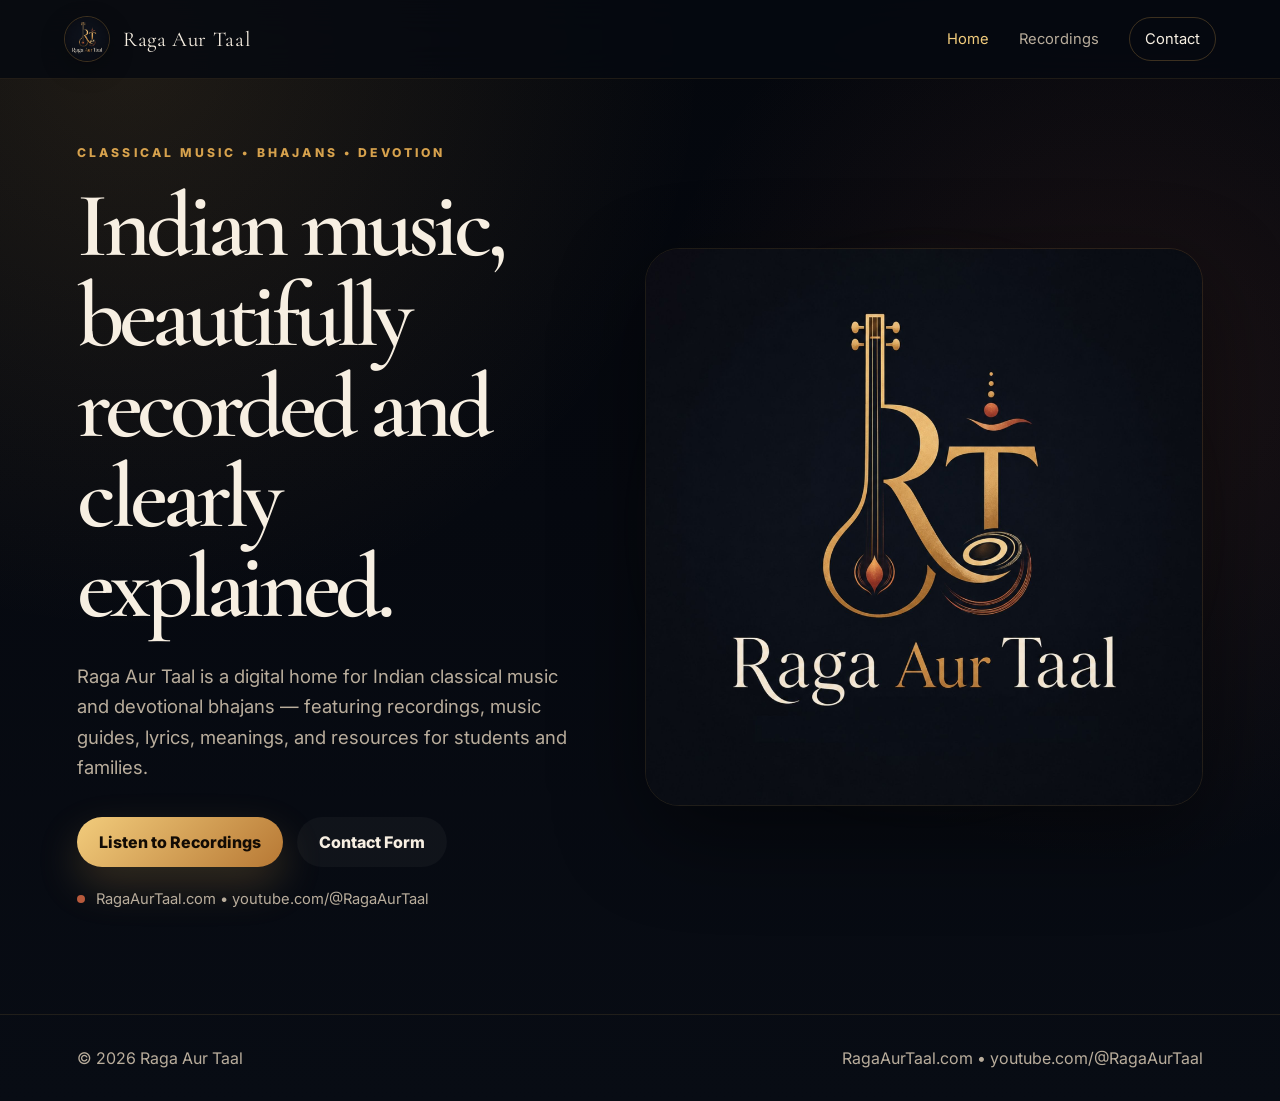
==== commit b601b28c: "v7" ====
--- a/index.html
+++ b/index.html
@@ -21,11 +21,7 @@
     <button class="mobile-toggle" aria-expanded="false" aria-label="Open menu">Menu</button>
     <nav class="nav" aria-label="Main navigation">
         <a class="active" href="index.html">Home</a>
-        <a class="" href="recordings.html">Recordings</a>
-        <a class="" href="bhajans.html">Bhajans</a>
-        <a class="" href="learn.html">Learn</a>
-        <a class="" href="raag-taal.html">Raag & Taal</a>
-        <a class="" href="abgmvm.html">ABGMVM</a>
+        <a class="" href="https://www.youtube.com/@RagaAurTaal" target="_blank" rel="noopener">Recordings</a>
         <a class="nav-cta" href="contact.html">Contact</a>
     </nav>
   </header>
@@ -36,8 +32,7 @@
         <h1>Indian music, beautifully recorded and clearly explained.</h1>
         <p class="lede">Raga Aur Taal is a digital home for Indian classical music and devotional bhajans — featuring recordings, music guides, lyrics, meanings, and resources for students and families.</p>
         <div class="hero-actions">
-          <a class="button primary" href="recordings.html">Listen to Recordings</a>
-          <a class="button secondary" href="learn.html">Explore the Guides</a>
+          <a class="button primary" href="https://www.youtube.com/@RagaAurTaal" target="_blank" rel="noopener">Listen to Recordings</a>
           <a class="button ghost" href="https://forms.gle/VvjnWsrUGJwZeJvT8" target="_blank" rel="noopener">Contact Form</a>
         </div>
         <div class="hero-note"><span></span> RagaAurTaal.com • youtube.com/@RagaAurTaal</div>
@@ -47,18 +42,6 @@
       </div>
     </section>
 
-    <section class="section feature-band">
-      <div class="grid-3">
-        <article class="card reveal"><span class="num">01</span><h3>Recordings Archive</h3><p>Concert clips, bhajans, harmonium pieces, practice recordings, and special performances organized with musical context.</p></article>
-        <article class="card reveal delay-1"><span class="num">02</span><h3>Bhajan Library</h3><p>Lyrics, meanings, taal notes, devotional themes, and learning guidance for community singing and home practice.</p></article>
-        <article class="card reveal delay-2"><span class="num">03</span><h3>Raag & Taal Guides</h3><p>Simple, elegant explanations of raag, taal, sargam, shruti, laya, alap, bandish, and other core ideas.</p></article>
-      </div>
-    </section>
-
-    <section class="section split">
-      <div class="reveal"><p class="eyebrow">Featured</p><h2>A premium archive for music and learning.</h2><p class="lede">The site is designed to support the YouTube channel while giving each piece more context: raag, taal, lyrics, translation, meaning, credits, and notes for learners.</p></div>
-      <article class="card music-card reveal delay-1"><div class="disc" aria-hidden="true"></div><div><p class="tag">Now building</p><h3>Recordings, bhajans, and learning notes</h3><p>Add YouTube videos, audio recordings, lyrics, notation, and short explanations as the archive grows.</p><div class="kicker-links"><a href="recordings.html">Recordings</a><a href="bhajans.html">Bhajans</a><a href="raag-taal.html">Raag & Taal</a></div></div></article>
-    </section>
   </main>
   <footer class="site-footer">
     <p>© <span id="year"></span> Raga Aur Taal</p>
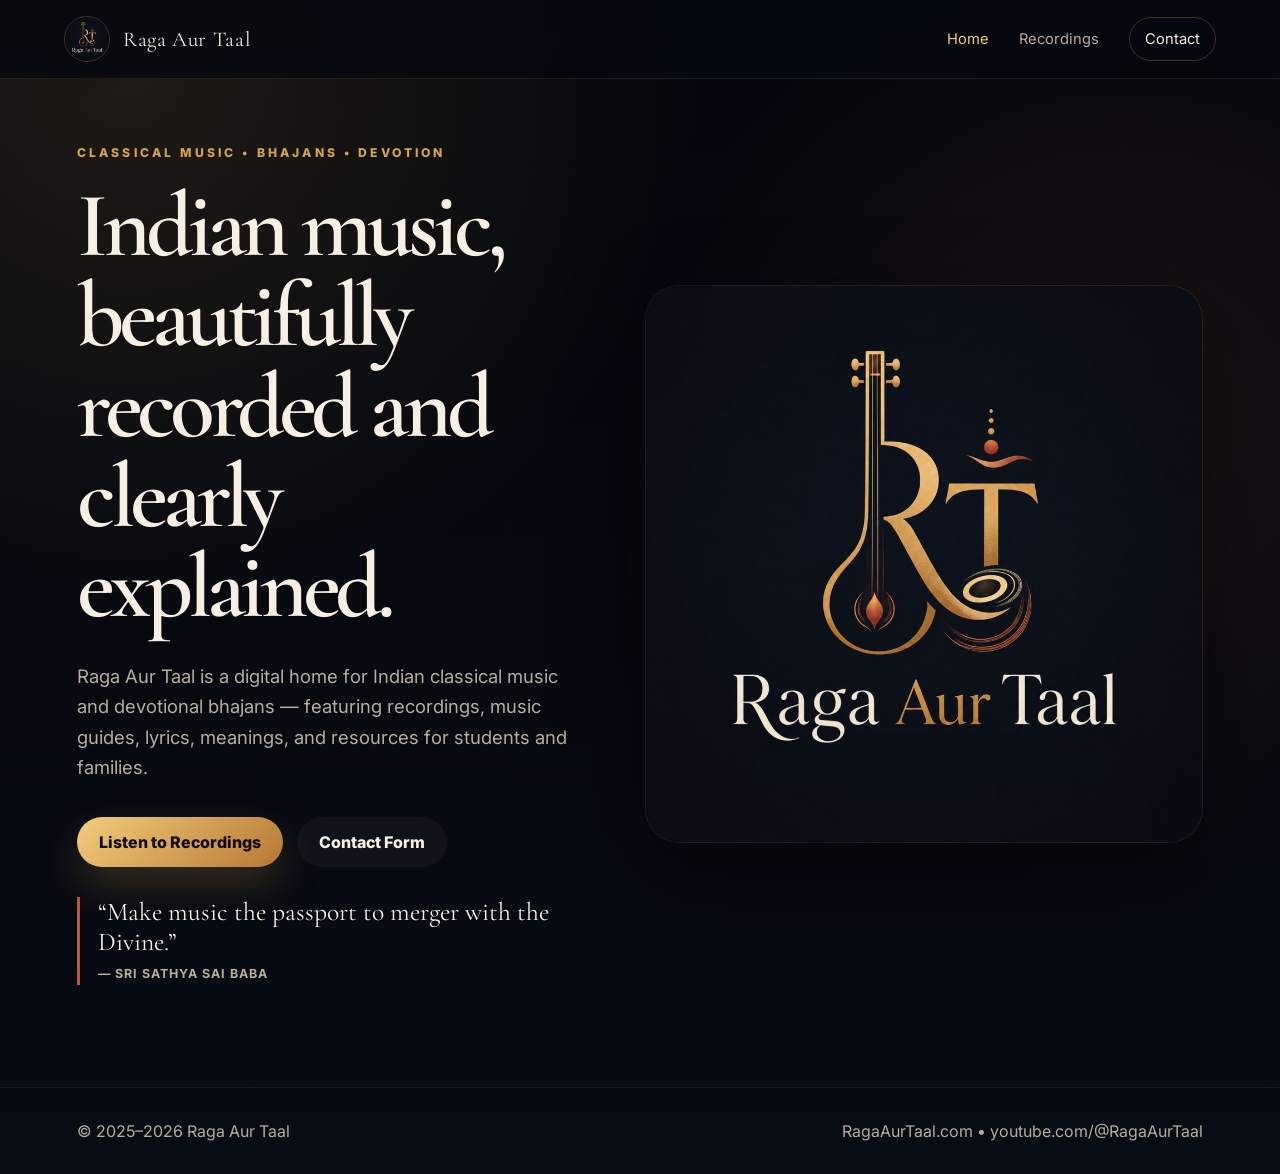
==== commit bddf354b: "version 8.4" ====
--- a/index.html
+++ b/index.html
@@ -35,7 +35,10 @@
           <a class="button primary" href="https://www.youtube.com/@RagaAurTaal" target="_blank" rel="noopener">Listen to Recordings</a>
           <a class="button ghost" href="https://forms.gle/VvjnWsrUGJwZeJvT8" target="_blank" rel="noopener">Contact Form</a>
         </div>
-        <div class="hero-note"><span></span> RagaAurTaal.com • youtube.com/@RagaAurTaal</div>
+        <blockquote class="hero-quote" aria-label="Quote by Sri Sathya Sai Baba">
+          <p>“Make music the passport to merger with the Divine.”</p>
+          <cite>— Sri Sathya Sai Baba</cite>
+        </blockquote>
       </div>
       <div class="hero-image reveal delay-1">
         <img src="assets/hero-logo.jpeg" alt="Raga Aur Taal logo" />
--- a/styles.css
+++ b/styles.css
@@ -143,6 +143,30 @@
 }
 .hero-note span { width: 8px; height: 8px; background: var(--copper); border-radius: 50%; display: inline-block; }
 
+.hero-quote {
+  margin: 30px 0 0;
+  padding: 0 0 0 18px;
+  border-left: 3px solid var(--copper);
+  color: var(--muted);
+  max-width: 680px;
+}
+.hero-quote p {
+  margin: 0 0 8px;
+  font-family: var(--serif);
+  font-size: clamp(1.35rem, 2vw, 2rem);
+  line-height: 1.15;
+  color: var(--ivory);
+}
+.hero-quote cite {
+  display: block;
+  font-style: normal;
+  color: var(--gold-light);
+  font-weight: 700;
+  letter-spacing: 0.08em;
+  text-transform: uppercase;
+  font-size: 0.78rem;
+}
+
 .page-hero { padding-bottom: clamp(44px, 5vw, 80px); border-bottom: 1px solid var(--line-soft); }
 .page-hero .lede { max-width: 860px; }
 
@@ -202,7 +226,8 @@
 .kicker-links { display: flex; flex-wrap: wrap; gap: 12px; margin-top: 22px; }
 .kicker-links a, .pill { border: 1px solid var(--line); border-radius: 999px; padding: 9px 14px; color: var(--ivory); font-weight: 700; font-size: .9rem; }
 
-.contact-grid { display: grid; grid-template-columns: repeat(4, 1fr); gap: 14px; margin-top: 34px; }
+.contact-info-section { padding-bottom: 2rem; }
+.contact-grid { display: grid; grid-template-columns: repeat(4, minmax(0, 1fr)); gap: 18px; margin-top: 34px; }
 .contact-card {
   border: 1px solid var(--line);
   border-radius: 24px;
@@ -210,7 +235,7 @@
   background: var(--panel);
 }
 .contact-card span { color: var(--gold); text-transform: uppercase; letter-spacing: .16em; font-size: .72rem; font-weight: 900; }
-.contact-card a { display: block; margin-top: 10px; font-family: var(--serif); font-size: 1.5rem; line-height: 1.1; word-break: break-word; }
+.contact-card a { display: block; margin-top: 10px; font-family: var(--serif); font-size: clamp(1.18rem, 1.35vw, 1.5rem); line-height: 1.1; word-break: break-word; color: #4ea1ff; text-decoration: underline; text-underline-offset: 4px; }
 
 .site-footer {
   padding: 30px clamp(22px, 6vw, 96px);
@@ -226,6 +251,14 @@
 .reveal.visible { opacity: 1; transform: translateY(0); }
 .delay-1 { transition-delay: .1s; }
 .delay-2 { transition-delay: .2s; }
+
+
+@media (max-width: 1220px) and (min-width: 981px) {
+}
+@media (max-width: 1180px) and (min-width: 981px) {
+  .contact-grid { grid-template-columns: repeat(2, minmax(0, 1fr)); }
+}
+
 
 @media (max-width: 980px) {
   .site-header { align-items: flex-start; }
@@ -235,7 +268,8 @@
   .nav a { padding: 10px 12px; }
   .hero, .split { grid-template-columns: 1fr; }
   .hero { min-height: auto; }
-  .grid-3, .grid-2, .contact-grid { grid-template-columns: 1fr; }
+  .grid-3, .grid-2 { grid-template-columns: 1fr; }
+  .contact-grid { grid-template-columns: 1fr; }
 }
 @media (max-width: 560px) {
   h1 { font-size: 3.2rem; }
@@ -271,7 +305,7 @@
 
 /* Embedded Google Form */
 .contact-form-section {
-  padding-top: 4rem;
+  padding-top: 8.5rem;
 }
 
 .centered {
@@ -282,12 +316,12 @@
 }
 
 .embedded-form-card {
-  max-width: 780px;
-  margin: 2rem auto 0;
-  padding: 1rem;
+  max-width: 640px;
+  margin: 4rem auto 0;
+  padding: 0;
   border: 1px solid rgba(217, 161, 74, 0.26);
   border-radius: 28px;
-  background: linear-gradient(180deg, rgba(255, 248, 236, 0.06), rgba(255, 248, 236, 0.02));
+  background: #fff;
   box-shadow: 0 24px 80px rgba(0, 0, 0, 0.35);
   overflow: hidden;
 }
@@ -295,7 +329,7 @@
 .embedded-form-card iframe {
   display: block;
   width: 100%;
-  min-height: 1174px;
+  height: 1174px;
   border: 0;
   border-radius: 18px;
   background: #fff;
@@ -303,12 +337,12 @@
 
 @media (max-width: 700px) {
   .embedded-form-card {
-    padding: 0.5rem;
+    padding: 0;
     border-radius: 20px;
   }
 
   .embedded-form-card iframe {
-    min-height: 1250px;
+    height: 1250px;
     border-radius: 14px;
   }
 }
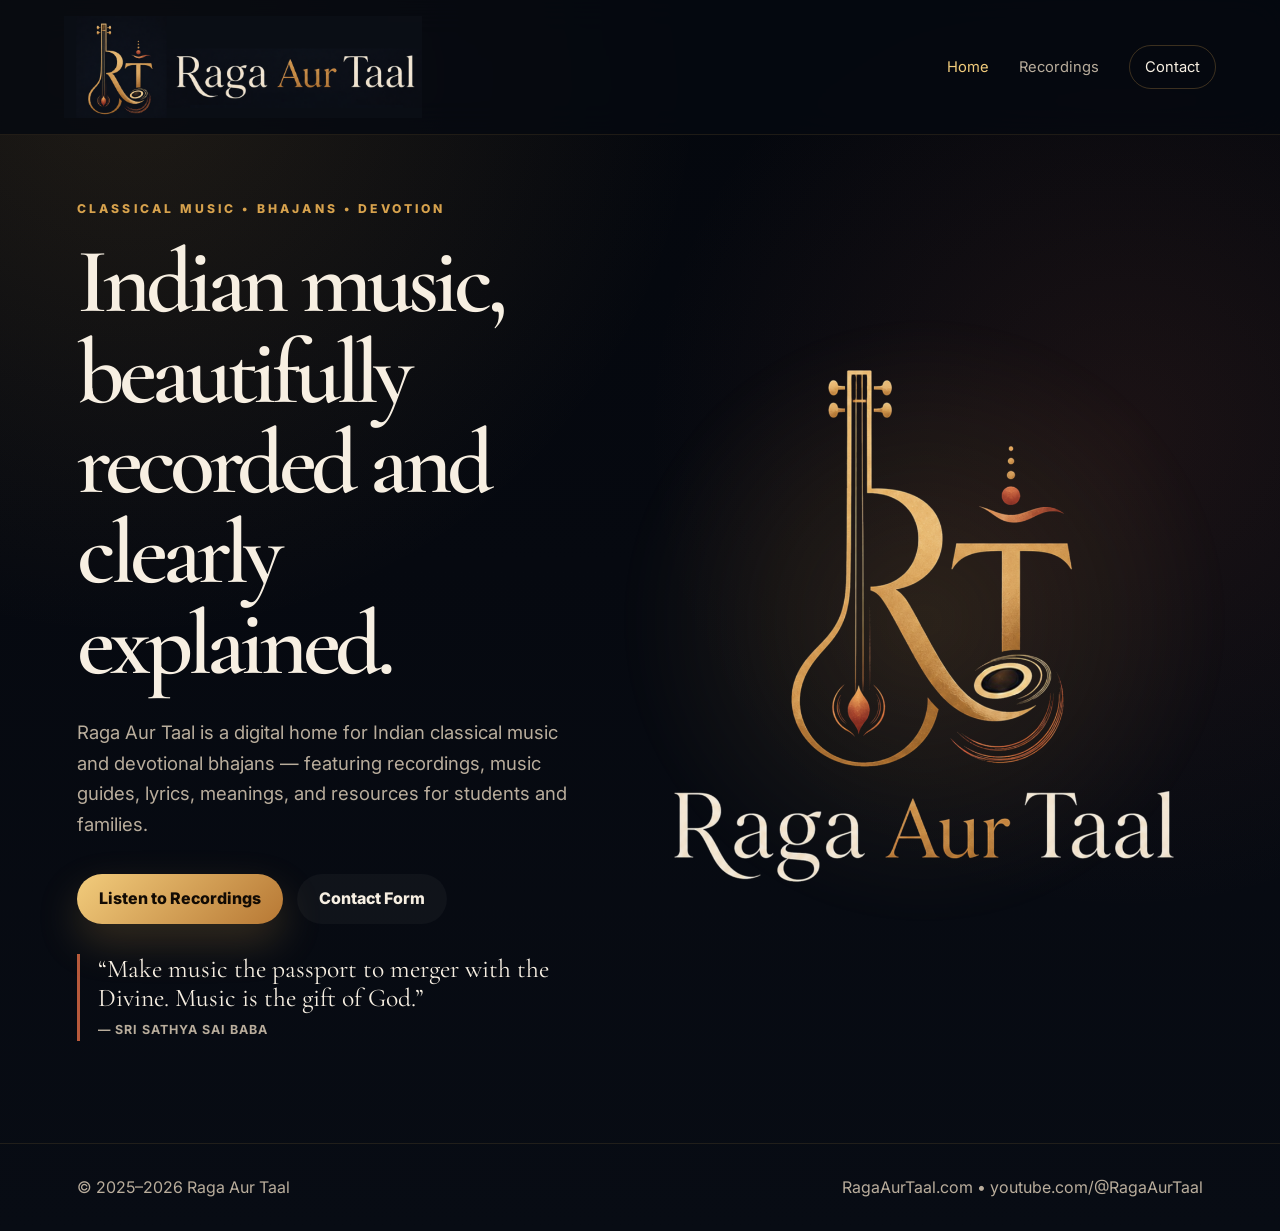
==== commit 01685797: "version 9.0.0" ====
--- a/index.html
+++ b/index.html
@@ -15,10 +15,9 @@
 <body>
   <header class="site-header">
     <a class="brand" href="index.html" aria-label="Raga Aur Taal home">
-      <img src="assets/icon.png" alt="Raga Aur Taal icon" />
-      <span>Raga Aur Taal</span>
+      <img src="assets/header-logo.png" alt="Raga Aur Taal" />
     </a>
-    <button class="mobile-toggle" aria-expanded="false" aria-label="Open menu">Menu</button>
+    <button class="mobile-toggle" aria-expanded="false" aria-label="Open menu" type="button"><span></span><span></span><span></span></button>
     <nav class="nav" aria-label="Main navigation">
         <a class="active" href="index.html">Home</a>
         <a class="" href="https://www.youtube.com/@RagaAurTaal" target="_blank" rel="noopener">Recordings</a>
@@ -36,12 +35,12 @@
           <a class="button ghost" href="https://forms.gle/VvjnWsrUGJwZeJvT8" target="_blank" rel="noopener">Contact Form</a>
         </div>
         <blockquote class="hero-quote" aria-label="Quote by Sri Sathya Sai Baba">
-          <p>“Make music the passport to merger with the Divine.”</p>
+          <p>“Make music the passport to merger with the Divine. Music is the gift of God.”</p>
           <cite>— Sri Sathya Sai Baba</cite>
         </blockquote>
       </div>
       <div class="hero-image reveal delay-1">
-        <img src="assets/hero-logo.jpeg" alt="Raga Aur Taal logo" />
+        <img src="assets/hero-logo-v9.png" alt="Raga Aur Taal logo" />
       </div>
     </section>
 
--- a/styles.css
+++ b/styles.css
@@ -47,19 +47,15 @@
 .brand {
   display: inline-flex;
   align-items: center;
-  gap: 13px;
   min-width: max-content;
-  font-family: var(--serif);
-  font-size: 1.32rem;
-  letter-spacing: 0.03em;
 }
 .brand img {
-  width: 46px;
-  height: 46px;
-  border-radius: 50%;
-  object-fit: cover;
-  border: 1px solid var(--line);
-  box-shadow: 0 8px 24px rgba(0,0,0,0.28);
+  width: clamp(220px, 28vw, 500px);
+  height: auto;
+  object-fit: contain;
+  border: 0;
+  border-radius: 0;
+  box-shadow: none;
 }
 .nav {
   display: flex;
@@ -129,9 +125,10 @@
 }
 .hero-image img {
   width: 100%;
-  border-radius: 34px;
-  border: 1px solid var(--line-soft);
-  box-shadow: var(--shadow);
+  border-radius: 0;
+  border: 0;
+  box-shadow: none;
+  background: transparent;
 }
 .hero-note {
   margin-top: 20px;
@@ -262,7 +259,41 @@
 
 @media (max-width: 980px) {
   .site-header { align-items: flex-start; }
-  .mobile-toggle { display: inline-flex; align-items:center; justify-content:center; background: transparent; color: var(--ivory); border: 1px solid var(--line); border-radius: 999px; padding: 9px 13px; font-weight: 800; }
+  .mobile-toggle {
+    display: inline-flex;
+    align-items: center;
+    justify-content: center;
+    flex-direction: column;
+    gap: 5px;
+    width: 44px;
+    height: 44px;
+    padding: 0;
+    background: transparent;
+    border: 1px solid var(--line);
+    border-radius: 999px;
+    cursor: pointer;
+  }
+  .mobile-toggle span {
+    display: block;
+    width: 20px;
+    height: 2px;
+    border-radius: 999px;
+    background: var(--ivory);
+    transition: transform .2s ease, opacity .2s ease, background .2s ease;
+  }
+  .mobile-toggle:hover,
+  .mobile-toggle:focus-visible,
+  .mobile-toggle[aria-expanded="true"] {
+    border-color: var(--gold-2);
+    background: rgba(215, 162, 77, 0.08);
+  }
+  .mobile-toggle:hover span,
+  .mobile-toggle:focus-visible span,
+  .mobile-toggle[aria-expanded="true"] span {
+    background: var(--gold-2);
+    opacity: 1;
+    transform: none;
+  }
   .nav { display: none; position: absolute; left: 20px; right: 20px; top: 76px; padding: 18px; border: 1px solid var(--line); border-radius: 22px; background: rgba(6,9,16,.96); flex-direction: column; align-items: stretch; gap: 8px; }
   .nav.open { display: flex; }
   .nav a { padding: 10px 12px; }
@@ -273,7 +304,7 @@
 }
 @media (max-width: 560px) {
   h1 { font-size: 3.2rem; }
-  .brand span { display: none; }
+  .brand img { width: min(72vw, 300px); }
   .hero-image img { border-radius: 24px; }
   .card, .panel { border-radius: 22px; padding: 24px; }
   .music-card { grid-template-columns: 1fr; }
@@ -329,7 +360,7 @@
 .embedded-form-card iframe {
   display: block;
   width: 100%;
-  height: 1174px;
+  height: 950px;
   border: 0;
   border-radius: 18px;
   background: #fff;
@@ -342,7 +373,7 @@
   }
 
   .embedded-form-card iframe {
-    height: 1250px;
+    height: 1150px;
     border-radius: 14px;
   }
 }
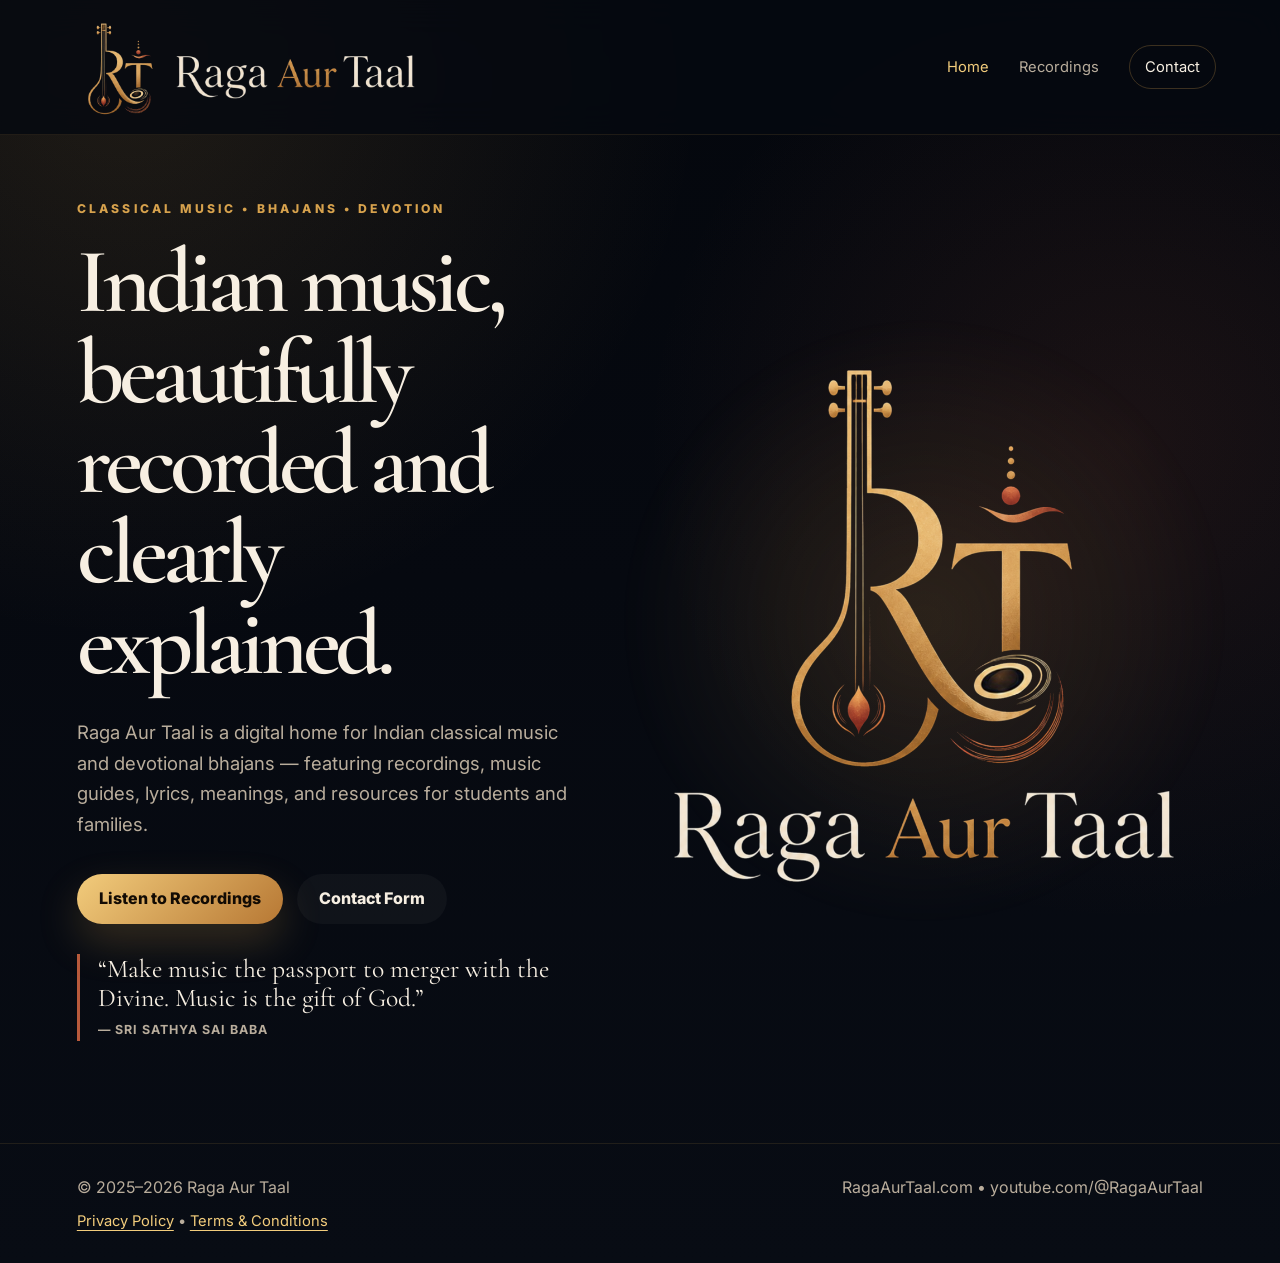
==== commit 0ef079e6: "Version 10.0.0" ====
--- a/index.html
+++ b/index.html
@@ -5,6 +5,18 @@
   <meta name="viewport" content="width=device-width, initial-scale=1" />
   <title>Raga Aur Taal | Indian Classical Music & Bhajans</title>
   <meta name="description" content="A modern archive for Indian classical music, devotional bhajans, recordings, raag and taal guides, and ABGMVM exam resources." />
+  <meta property="og:type" content="website">
+  <meta property="og:url" content="https://ragaaurtaal.com/">
+  <meta property="og:title" content="Raga Aur Taal | Indian Classical Music & Bhajans">
+  <meta property="og:description" content="A modern archive for Indian classical music, devotional bhajans, recordings, raag and taal guides.">
+  <meta property="og:image" content="https://ragaaurtaal.com/assets/social-preview.png">
+  <meta property="og:image:secure_url" content="https://ragaaurtaal.com/assets/social-preview.png">
+  <meta property="og:image:width" content="1200">
+  <meta property="og:image:height" content="630">
+  <meta name="twitter:card" content="summary_large_image">
+  <meta name="twitter:title" content="Raga Aur Taal | Indian Classical Music & Bhajans">
+  <meta name="twitter:description" content="A modern archive for Indian classical music, devotional bhajans, recordings, raag and taal guides.">
+  <meta name="twitter:image" content="https://ragaaurtaal.com/assets/social-preview.png">
   <link rel="icon" href="favicon.ico" sizes="any">
   <link rel="icon" type="image/png" href="assets/favicon.png">
   <link rel="preconnect" href="https://fonts.googleapis.com">
@@ -46,7 +58,10 @@
 
   </main>
   <footer class="site-footer">
-    <p>© <span id="year"></span> Raga Aur Taal</p>
+    <div>
+      <p>© <span id="year"></span> Raga Aur Taal</p>
+      <p class="footer-legal"><a href="privacy.html">Privacy Policy</a> • <a href="terms.html">Terms &amp; Conditions</a></p>
+    </div>
     <p>RagaAurTaal.com • youtube.com/@RagaAurTaal</p>
   </footer>
   <script src="script.js"></script>
--- a/styles.css
+++ b/styles.css
@@ -377,3 +377,53 @@
     border-radius: 14px;
   }
 }
+
+
+.footer-legal {
+  margin-top: 8px !important;
+  font-size: 0.92rem;
+}
+.footer-legal a {
+  color: var(--gold-2);
+  text-decoration: underline;
+  text-underline-offset: 4px;
+}
+.legal-hero {
+  padding-bottom: clamp(34px, 4vw, 64px);
+}
+.legal-section {
+  padding-top: clamp(42px, 5vw, 72px);
+}
+.legal-content {
+  max-width: 980px;
+  border: 1px solid var(--line);
+  background: linear-gradient(180deg, var(--panel-2), rgba(255,248,236,.025));
+  border-radius: 28px;
+  padding: clamp(28px, 4vw, 52px);
+}
+.legal-content h2 {
+  margin-top: 2.2rem;
+  font-size: clamp(1.8rem, 2.5vw, 2.6rem);
+  letter-spacing: -0.025em;
+}
+.legal-content h3 {
+  margin-top: 1.5rem;
+  font-size: clamp(1.35rem, 1.8vw, 1.8rem);
+}
+.legal-content p,
+.legal-content li {
+  color: var(--muted);
+  font-size: 1rem;
+}
+.legal-content a {
+  color: #4ea1ff;
+  text-decoration: underline;
+  text-underline-offset: 4px;
+}
+.legal-content ul {
+  margin: 1rem 0 0;
+  padding-left: 1.4rem;
+}
+.legal-content li + li {
+  margin-top: 0.55rem;
+}
